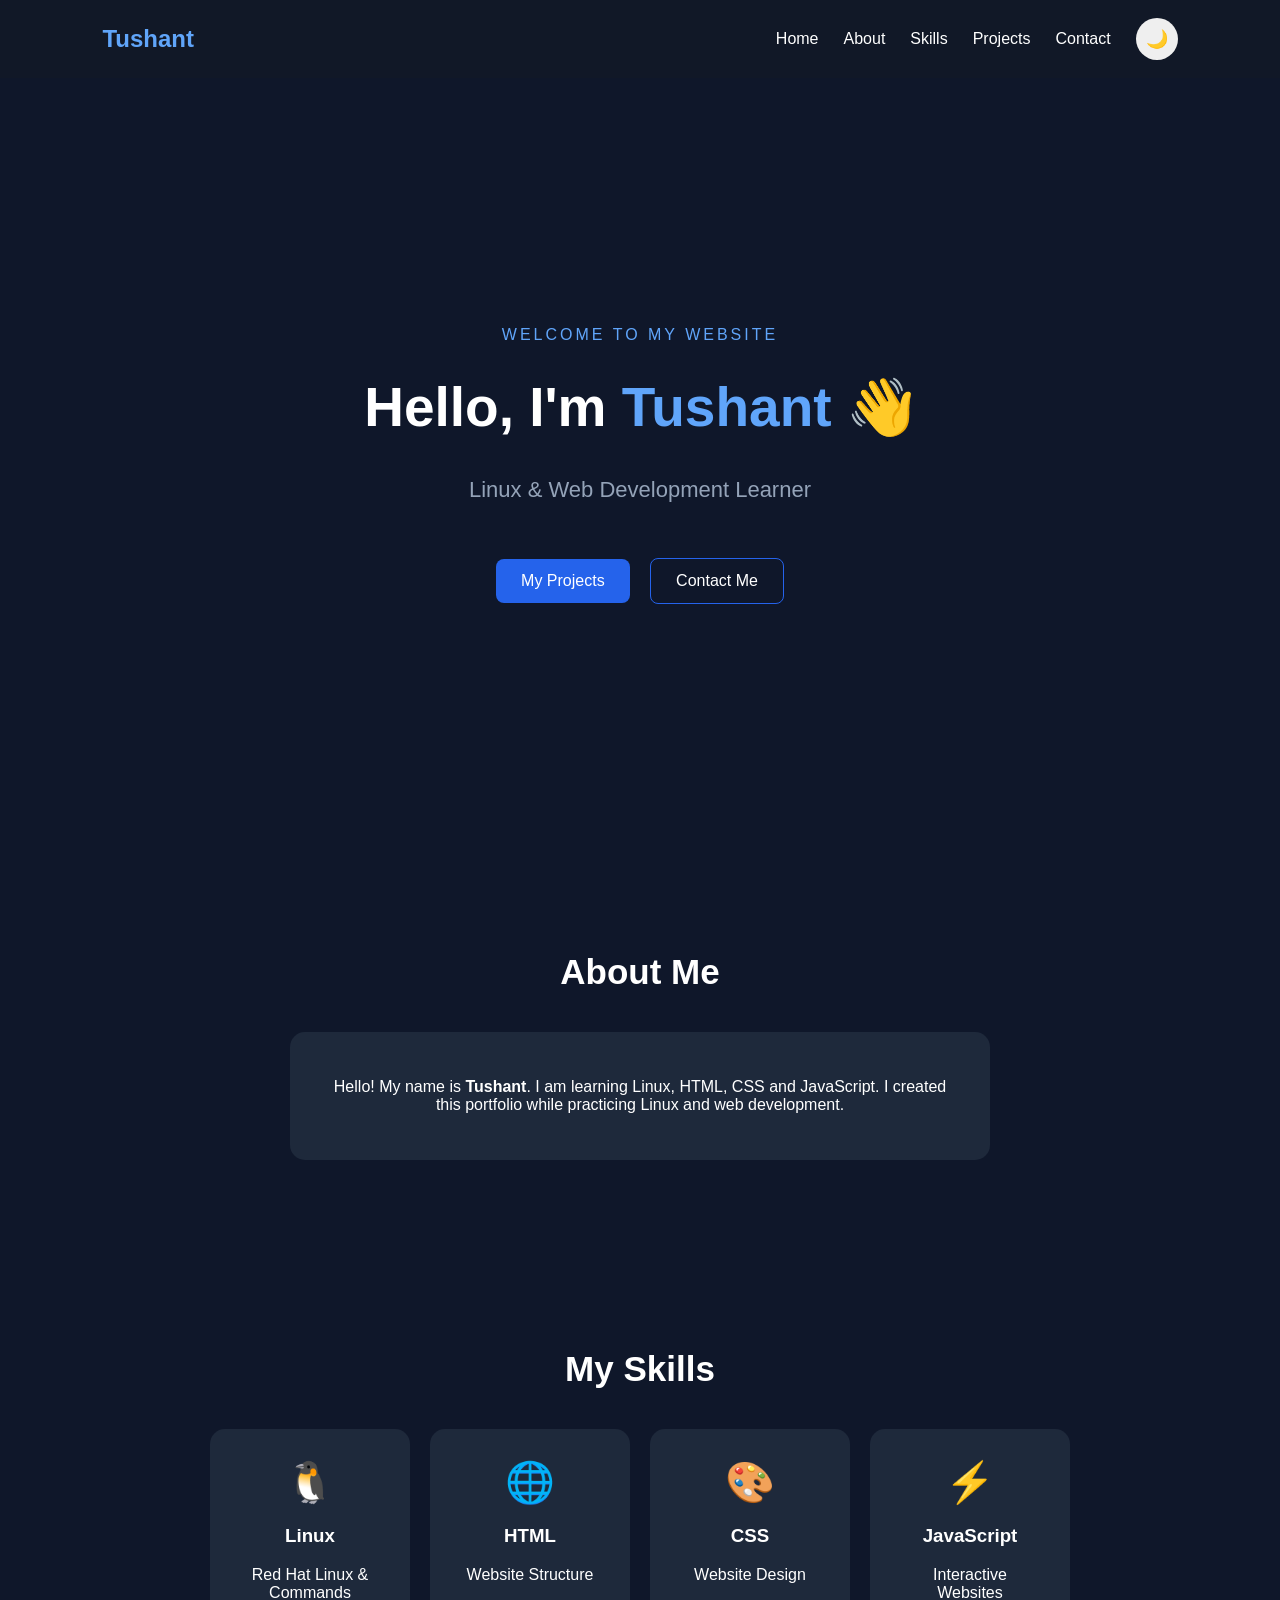
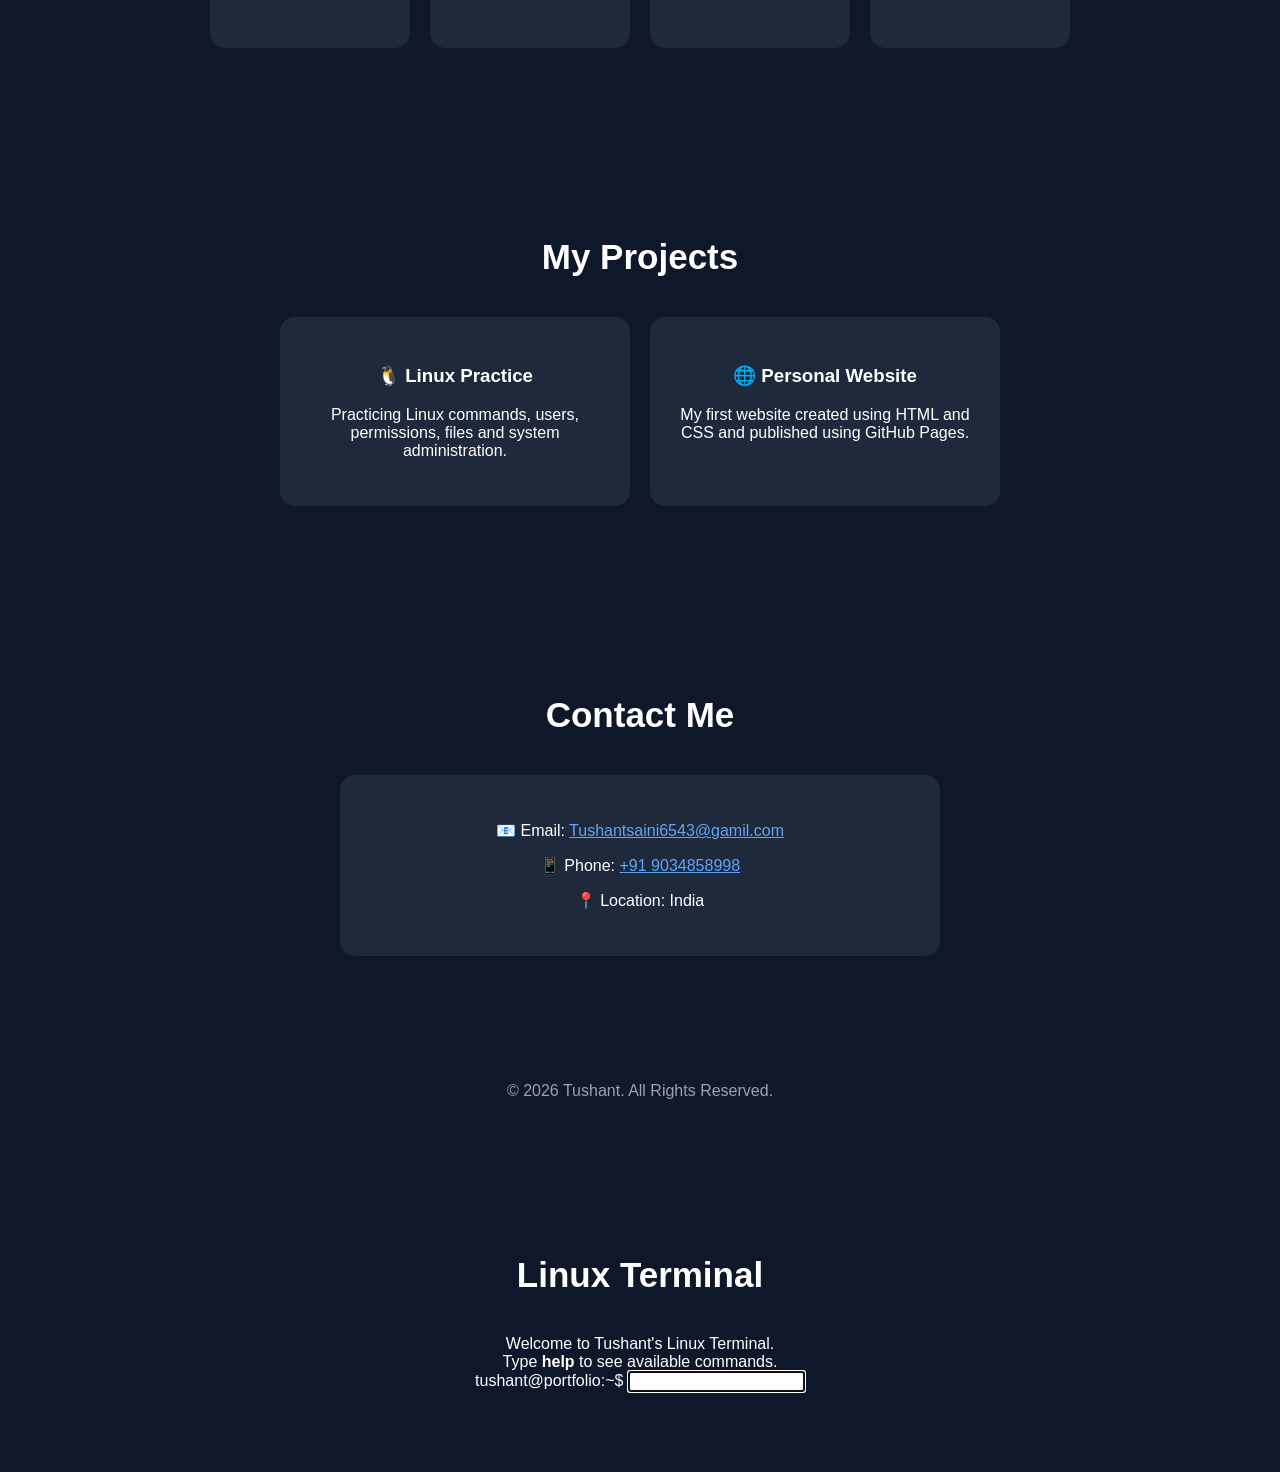
==== index.html @ 094f7a6a "Update index.html" ====
<!DOCTYPE html>
<html lang="en">
<head>
    <meta charset="UTF-8">
    <meta name="viewport" content="width=device-width, initial-scale=1.0">
    <title>Tushant | Portfolio</title>
    <link rel="stylesheet" href="style.css">
</head>

<body>

<nav>
    <h2>Tushant</h2>

    <div class="nav-links">
        <a href="#home">Home</a>
        <a href="#about">About</a>
        <a href="#skills">Skills</a>
        <a href="#projects">Projects</a>
        <a href="#contact">Contact</a>
    </div>

    <button class="theme-btn" onclick="toggleTheme()">🌙</button>
</nav>

<section id="home" class="hero">
    <p class="welcome">WELCOME TO MY WEBSITE</p>

    <h1>Hello, I'm <span>Tushant</span> 👋</h1>

    <p class="subtitle">Linux & Web Development Learner</p>

    <div class="buttons">
        <a href="#projects" class="btn">My Projects</a>
        <a href="#contact" class="btn outline">Contact Me</a>
    </div>
</section>

<section id="about">
    <h2>About Me</h2>
    <div class="card">
        <p>
            Hello! My name is <b>Tushant</b>.
            I am learning Linux, HTML, CSS and JavaScript.
            I created this portfolio while practicing Linux and web development.
        </p>
    </div>
</section>

<section id="skills">
    <h2>My Skills</h2>

    <div class="skills">
        <div class="skill-card">
            <span>🐧</span>
            <h3>Linux</h3>
            <p>Red Hat Linux & Commands</p>
        </div>

        <div class="skill-card">
            <span>🌐</span>
            <h3>HTML</h3>
            <p>Website Structure</p>
        </div>

        <div class="skill-card">
            <span>🎨</span>
            <h3>CSS</h3>
            <p>Website Design</p>
        </div>

        <div class="skill-card">
            <span>⚡</span>
            <h3>JavaScript</h3>
            <p>Interactive Websites</p>
        </div>
    </div>
</section>

<section id="projects">
    <h2>My Projects</h2>

    <div class="projects">
        <div class="project-card">
            <h3>🐧 Linux Practice</h3>
            <p>
                Practicing Linux commands, users, permissions,
                files and system administration.
            </p>
        </div>

        <div class="project-card">
            <h3>🌐 Personal Website</h3>
            <p>
                My first website created using HTML and CSS
                and published using GitHub Pages.
            </p>
        </div>
    </div>
</section>

<section id="contact">
    <h2>Contact Me</h2>

    <div class="contact-card">
        <p>📧 Email:
            <a href="mailto:Tushantsaini6543@gmail.com">
                Tushantsaini6543@gamil.com
            </a>
        </p>

        <p>📱 Phone:
            <a href="tel:+919034858998">
                +91 9034858998
            </a>
        </p>

        <p>📍 Location: India</p>
    </div>
</section>

<footer>
    <p>© 2026 Tushant. All Rights Reserved.</p>
</footer>

<script>
function toggleTheme() {
    document.body.classList.toggle("light");
}
</script>

<section id="terminal-section">

    <h2>Linux Terminal</h2>

    <div class="terminal-window">

        <div id="terminal">
            <div class="output">
                Welcome to Tushant's Linux Terminal.<br>
                Type <b>help</b> to see available commands.
            </div>
        </div>

        <div class="terminal-input">
            <span>tushant@portfolio:~$</span>

            <input
                id="commandInput"
                type="text"
                autocomplete="off"
                autofocus
            >
        </div>

    </div>

</section>

<script src="script.js"></script></body>
</html>
---- style.css ----
* {
    box-sizing: border-box;
    scroll-behavior: smooth;
}

body {
    margin: 0;
    font-family: Arial, sans-serif;
    background: #0f172a;
    color: white;
    transition: 0.3s;
}

nav {
    position: sticky;
    top: 0;
    z-index: 10;
    display: flex;
    align-items: center;
    padding: 18px 8%;
    background: #111827;
}

nav h2 {
    margin: 0;
    color: #60a5fa;
}

.nav-links {
    margin-left: auto;
    display: flex;
    gap: 25px;
}

.nav-links a {
    color: white;
    text-decoration: none;
}

.nav-links a:hover {
    color: #60a5fa;
}

.theme-btn {
    margin-left: 25px;
    border: none;
    border-radius: 50%;
    padding: 10px;
    cursor: pointer;
    font-size: 18px;
}

.hero {
    min-height: 85vh;
    display: flex;
    flex-direction: column;
    justify-content: center;
    align-items: center;
    text-align: center;
    padding: 30px;
}

.welcome {
    color: #60a5fa;
    letter-spacing: 3px;
}

.hero h1 {
    font-size: 55px;
    margin: 15px 0;
}

.hero h1 span {
    color: #60a5fa;
}

.subtitle {
    font-size: 22px;
    color: #94a3b8;
}

.buttons {
    margin-top: 25px;
}

.btn {
    display: inline-block;
    padding: 13px 25px;
    margin: 8px;
    background: #2563eb;
    color: white;
    text-decoration: none;
    border-radius: 8px;
}

.outline {
    background: transparent;
    border: 1px solid #2563eb;
}

section {
    padding: 80px 8%;
    text-align: center;
}

section h2 {
    font-size: 35px;
    margin-bottom: 40px;
}

.card,
.contact-card,
.project-card,
.skill-card {
    background: #1e293b;
    border-radius: 15px;
    padding: 30px;
}

.card {
    max-width: 700px;
    margin: auto;
}

.skills,
.projects {
    display: flex;
    justify-content: center;
    gap: 20px;
    flex-wrap: wrap;
}

.skill-card {
    width: 200px;
}

.skill-card span {
    font-size: 40px;
}

.project-card {
    max-width: 350px;
}

.skill-card:hover,
.project-card:hover {
    transform: translateY(-8px);
    transition: 0.3s;
}

.contact-card {
    max-width: 600px;
    margin: auto;
}

.contact-card a {
    color: #60a5fa;
}

footer {
    padding: 30px;
    text-align: center;
    background: #111827;
    color: #94a3b8;
}

body.light {
    background: #f1f5f9;
    color: #0f172a;
}

body.light nav,
body.light footer {
    background: white;
}

body.light .nav-links a {
    color: #0f172a;
}

body.light .card,
body.light .contact-card,
body.light .project-card,
body.light .skill-card {
    background: white;
}

body.light .subtitle {
    color: #475569;
}

@media (max-width: 700px) {
    nav {
        flex-direction: column;
        gap: 15px;
    }

    .nav-links {
        margin-left: 0;
        flex-wrap: wrap;
        justify-content: center;
    }

    .theme-btn {
        margin-left: 0;
    }

    .hero h1 {
        font-size: 38px;
    }

    .subtitle {
        font-size: 18px;
    }
}
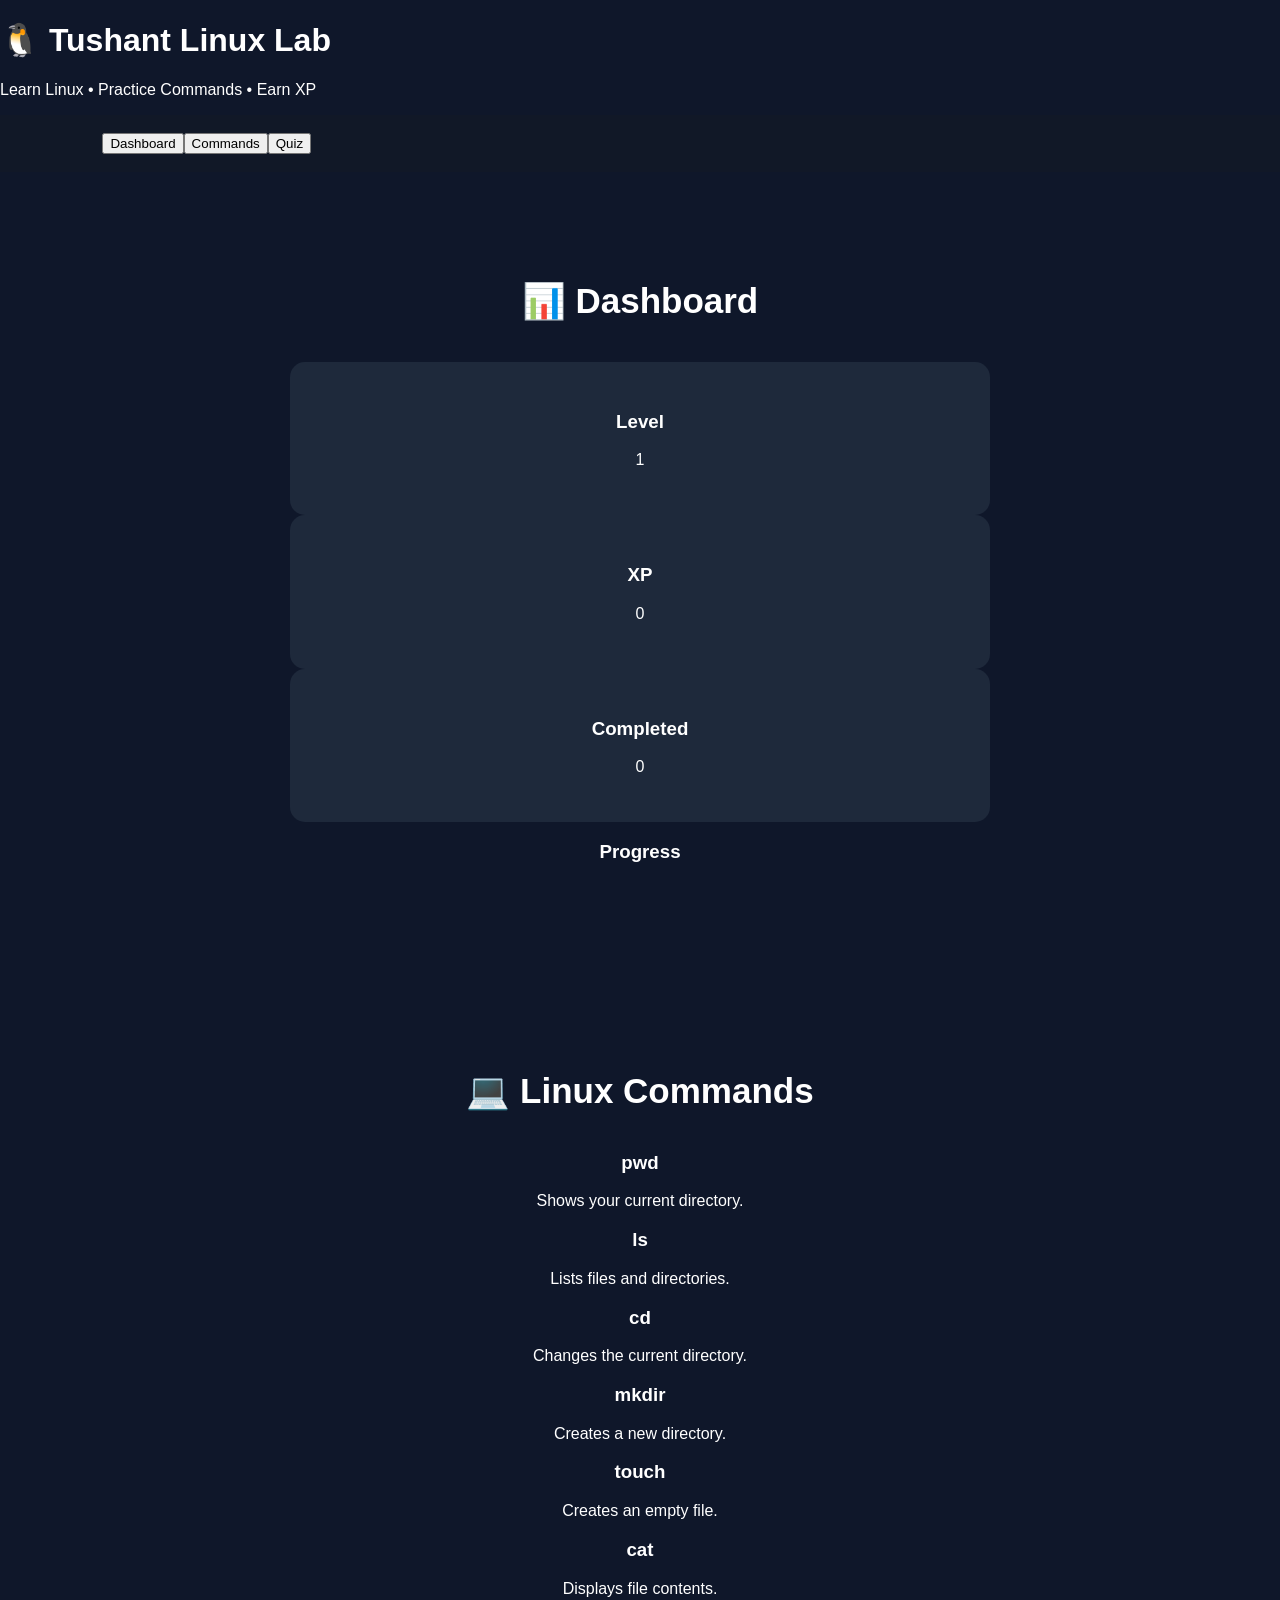
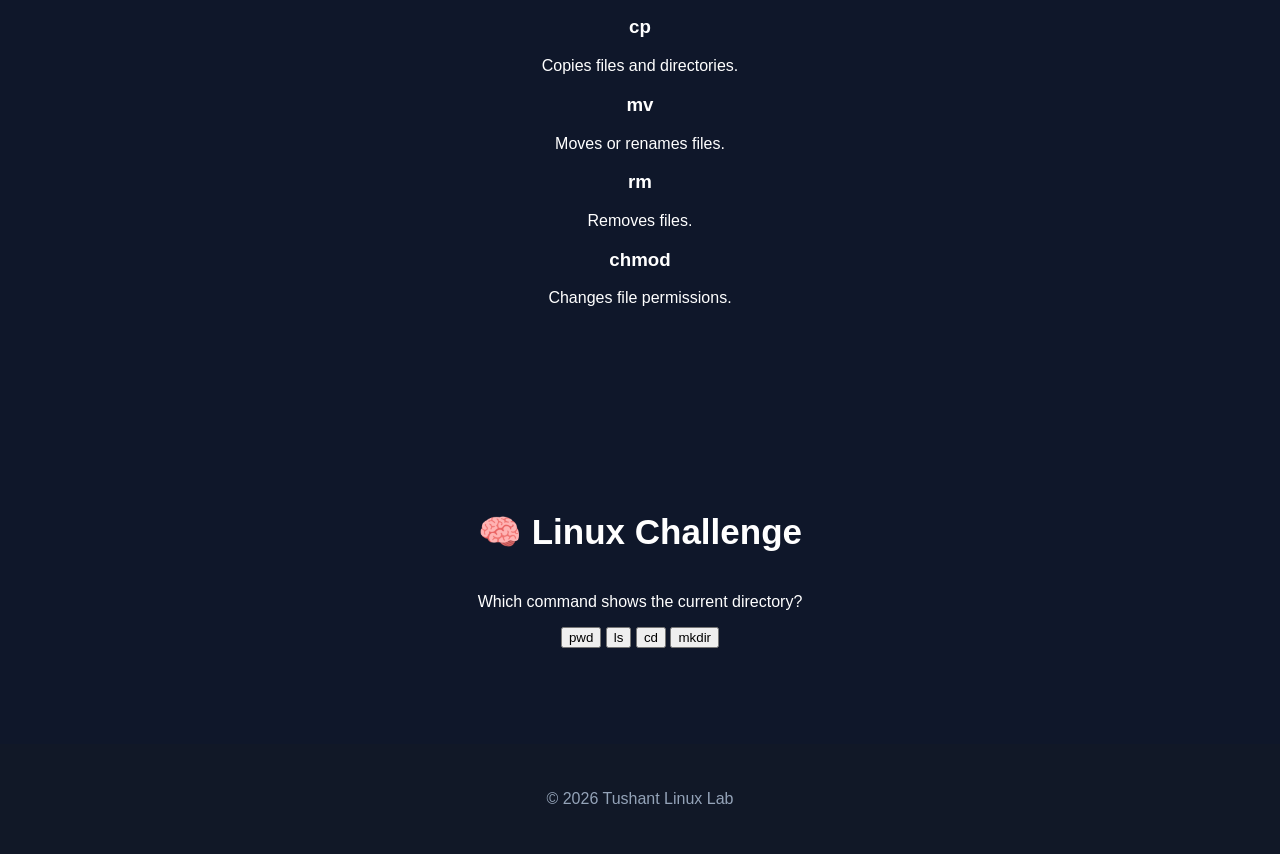
==== commit c5a6fd51: "Update index.html" ====
--- a/index.html
+++ b/index.html
@@ -1,161 +1,280 @@
 <!DOCTYPE html>
 <html lang="en">
+
 <head>
     <meta charset="UTF-8">
-    <meta name="viewport" content="width=device-width, initial-scale=1.0">
-    <title>Tushant | Portfolio</title>
+
+    <meta name="viewport"
+          content="width=device-width, initial-scale=1.0">
+
+    <title>Tushant Linux Lab</title>
+
     <link rel="stylesheet" href="style.css">
 </head>
 
 <body>
 
+<header>
+
+    <h1>🐧 Tushant Linux Lab</h1>
+
+    <p>
+        Learn Linux • Practice Commands • Earn XP
+    </p>
+
+</header>
+
+
 <nav>
-    <h2>Tushant</h2>
-
-    <div class="nav-links">
-        <a href="#home">Home</a>
-        <a href="#about">About</a>
-        <a href="#skills">Skills</a>
-        <a href="#projects">Projects</a>
-        <a href="#contact">Contact</a>
-    </div>
-
-    <button class="theme-btn" onclick="toggleTheme()">🌙</button>
+
+    <button onclick="showSection('dashboard')">
+        Dashboard
+    </button>
+
+    <button onclick="showSection('commands')">
+        Commands
+    </button>
+
+    <button onclick="showSection('quiz')">
+        Quiz
+    </button>
+
 </nav>
 
-<section id="home" class="hero">
-    <p class="welcome">WELCOME TO MY WEBSITE</p>
-
-    <h1>Hello, I'm <span>Tushant</span> 👋</h1>
-
-    <p class="subtitle">Linux & Web Development Learner</p>
-
-    <div class="buttons">
-        <a href="#projects" class="btn">My Projects</a>
-        <a href="#contact" class="btn outline">Contact Me</a>
-    </div>
+
+<main>
+
+<!-- DASHBOARD -->
+
+<section id="dashboard" class="section">
+
+    <h2>📊 Dashboard</h2>
+
+    <div class="stats">
+
+        <div class="card">
+
+            <h3>Level</h3>
+
+            <p id="level">1</p>
+
+        </div>
+
+
+        <div class="card">
+
+            <h3>XP</h3>
+
+            <p id="xp">0</p>
+
+        </div>
+
+
+        <div class="card">
+
+            <h3>Completed</h3>
+
+            <p id="completed">0</p>
+
+        </div>
+
+    </div>
+
+
+    <h3>Progress</h3>
+
+    <div class="progress">
+
+        <div id="progressBar"></div>
+
+    </div>
+
 </section>
 
-<section id="about">
-    <h2>About Me</h2>
-    <div class="card">
-        <p>
-            Hello! My name is <b>Tushant</b>.
-            I am learning Linux, HTML, CSS and JavaScript.
-            I created this portfolio while practicing Linux and web development.
+
+<!-- COMMANDS -->
+
+<section id="commands"
+         class="section hidden">
+
+    <h2>💻 Linux Commands</h2>
+
+
+    <div class="command-list">
+
+
+        <div class="command-card">
+
+            <h3>pwd</h3>
+
+            <p>
+                Shows your current directory.
+            </p>
+
+        </div>
+
+
+        <div class="command-card">
+
+            <h3>ls</h3>
+
+            <p>
+                Lists files and directories.
+            </p>
+
+        </div>
+
+
+        <div class="command-card">
+
+            <h3>cd</h3>
+
+            <p>
+                Changes the current directory.
+            </p>
+
+        </div>
+
+
+        <div class="command-card">
+
+            <h3>mkdir</h3>
+
+            <p>
+                Creates a new directory.
+            </p>
+
+        </div>
+
+
+        <div class="command-card">
+
+            <h3>touch</h3>
+
+            <p>
+                Creates an empty file.
+            </p>
+
+        </div>
+
+
+        <div class="command-card">
+
+            <h3>cat</h3>
+
+            <p>
+                Displays file contents.
+            </p>
+
+        </div>
+
+
+        <div class="command-card">
+
+            <h3>cp</h3>
+
+            <p>
+                Copies files and directories.
+            </p>
+
+        </div>
+
+
+        <div class="command-card">
+
+            <h3>mv</h3>
+
+            <p>
+                Moves or renames files.
+            </p>
+
+        </div>
+
+
+        <div class="command-card">
+
+            <h3>rm</h3>
+
+            <p>
+                Removes files.
+            </p>
+
+        </div>
+
+
+        <div class="command-card">
+
+            <h3>chmod</h3>
+
+            <p>
+                Changes file permissions.
+            </p>
+
+        </div>
+
+    </div>
+
+</section>
+
+
+<!-- QUIZ -->
+
+<section id="quiz"
+         class="section hidden">
+
+    <h2>🧠 Linux Challenge</h2>
+
+
+    <div class="quiz-card">
+
+        <p id="question">
+
+            Which command shows
+            the current directory?
+
         </p>
-    </div>
+
+
+        <button onclick="answer('pwd')">
+            pwd
+        </button>
+
+
+        <button onclick="answer('ls')">
+            ls
+        </button>
+
+
+        <button onclick="answer('cd')">
+            cd
+        </button>
+
+
+        <button onclick="answer('mkdir')">
+            mkdir
+        </button>
+
+
+        <p id="result"></p>
+
+    </div>
+
 </section>
 
-<section id="skills">
-    <h2>My Skills</h2>
-
-    <div class="skills">
-        <div class="skill-card">
-            <span>🐧</span>
-            <h3>Linux</h3>
-            <p>Red Hat Linux & Commands</p>
-        </div>
-
-        <div class="skill-card">
-            <span>🌐</span>
-            <h3>HTML</h3>
-            <p>Website Structure</p>
-        </div>
-
-        <div class="skill-card">
-            <span>🎨</span>
-            <h3>CSS</h3>
-            <p>Website Design</p>
-        </div>
-
-        <div class="skill-card">
-            <span>⚡</span>
-            <h3>JavaScript</h3>
-            <p>Interactive Websites</p>
-        </div>
-    </div>
-</section>
-
-<section id="projects">
-    <h2>My Projects</h2>
-
-    <div class="projects">
-        <div class="project-card">
-            <h3>🐧 Linux Practice</h3>
-            <p>
-                Practicing Linux commands, users, permissions,
-                files and system administration.
-            </p>
-        </div>
-
-        <div class="project-card">
-            <h3>🌐 Personal Website</h3>
-            <p>
-                My first website created using HTML and CSS
-                and published using GitHub Pages.
-            </p>
-        </div>
-    </div>
-</section>
-
-<section id="contact">
-    <h2>Contact Me</h2>
-
-    <div class="contact-card">
-        <p>📧 Email:
-            <a href="mailto:Tushantsaini6543@gmail.com">
-                Tushantsaini6543@gamil.com
-            </a>
-        </p>
-
-        <p>📱 Phone:
-            <a href="tel:+919034858998">
-                +91 9034858998
-            </a>
-        </p>
-
-        <p>📍 Location: India</p>
-    </div>
-</section>
+</main>
+
 
 <footer>
-    <p>© 2026 Tushant. All Rights Reserved.</p>
+
+    <p>
+        © 2026 Tushant Linux Lab
+    </p>
+
 </footer>
 
-<script>
-function toggleTheme() {
-    document.body.classList.toggle("light");
-}
-</script>
-
-<section id="terminal-section">
-
-    <h2>Linux Terminal</h2>
-
-    <div class="terminal-window">
-
-        <div id="terminal">
-            <div class="output">
-                Welcome to Tushant's Linux Terminal.<br>
-                Type <b>help</b> to see available commands.
-            </div>
-        </div>
-
-        <div class="terminal-input">
-            <span>tushant@portfolio:~$</span>
-
-            <input
-                id="commandInput"
-                type="text"
-                autocomplete="off"
-                autofocus
-            >
-        </div>
-
-    </div>
-
-</section>
-
-<script src="script.js"></script></body>
+
+<script src="script.js"></script>
+
+</body>
+
 </html>
--- a/style.css
+++ b/style.css
@@ -208,7 +208,52 @@
     .hero h1 {
         font-size: 38px;
     }
-
+#terminal-section {
+    text-align: center;
+}
+
+.terminal-window {
+    max-width: 800px;
+    height: 400px;
+    margin: auto;
+    background: #020617;
+    border-radius: 12px;
+    padding: 25px;
+    text-align: left;
+    font-family: monospace;
+    box-shadow: 0 20px 50px rgba(0,0,0,0.4);
+}
+
+#terminal {
+    height: 330px;
+    overflow-y: auto;
+}
+
+.output {
+    color: #22c55e;
+    margin-bottom: 12px;
+}
+
+.command {
+    color: #60a5fa;
+    margin-bottom: 5px;
+}
+
+.terminal-input {
+    display: flex;
+    gap: 10px;
+    color: #22c55e;
+}
+
+.terminal-input input {
+    flex: 1;
+    background: transparent;
+    border: none;
+    outline: none;
+    color: white;
+    font-family: monospace;
+    font-size: 16px;
+}
     .subtitle {
         font-size: 18px;
     }
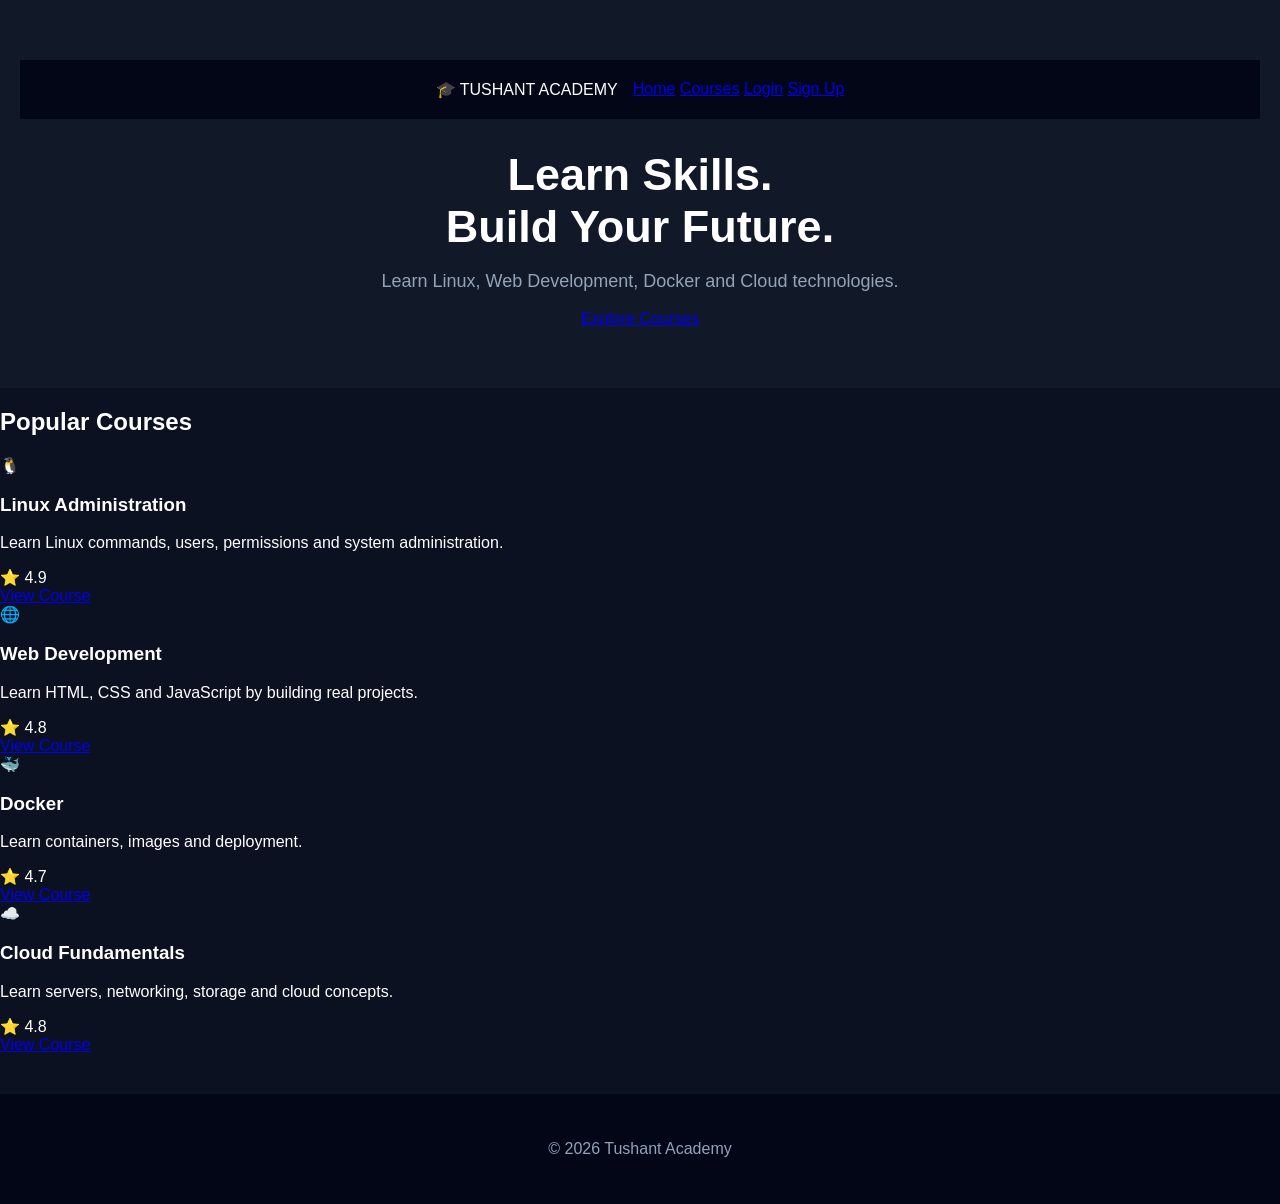
==== commit c3a1b2ec: "Update index.html" ====
--- a/index.html
+++ b/index.html
@@ -7,208 +7,171 @@
     <meta name="viewport"
           content="width=device-width, initial-scale=1.0">
 
-    <title>Tushant Linux Lab</title>
+    <title>Tushant Academy</title>
 
     <link rel="stylesheet" href="style.css">
 </head>
 
 <body>
 
-<header>
+<header class="hero">
 
-    <h1>🐧 Tushant Linux Lab</h1>
+    <nav>
 
-    <p>
-        Learn Linux • Practice Commands • Earn XP
-    </p>
+        <div class="logo">
+            🎓 TUSHANT ACADEMY
+        </div>
+
+        <div class="nav-links">
+
+            <a href="index.html">Home</a>
+
+            <a href="courses.html">Courses</a>
+
+            <a href="login.html">Login</a>
+
+            <a href="signup.html">Sign Up</a>
+
+        </div>
+
+    </nav>
+
+
+    <div class="hero-content">
+
+        <h1>
+            Learn Skills.<br>
+            Build Your Future.
+        </h1>
+
+        <p>
+            Learn Linux, Web Development,
+            Docker and Cloud technologies.
+        </p>
+
+        <a href="courses.html"
+           class="hero-button">
+            Explore Courses
+        </a>
+
+    </div>
 
 </header>
 
 
-<nav>
+<section class="popular">
 
-    <button onclick="showSection('dashboard')">
-        Dashboard
-    </button>
+    <h2>Popular Courses</h2>
 
-    <button onclick="showSection('commands')">
-        Commands
-    </button>
-
-    <button onclick="showSection('quiz')">
-        Quiz
-    </button>
-
-</nav>
+    <div class="course-grid">
 
 
-<main>
+        <div class="course-card">
 
-<!-- DASHBOARD -->
+            <div class="course-icon">
+                🐧
+            </div>
 
-<section id="dashboard" class="section">
+            <h3>
+                Linux Administration
+            </h3>
 
-    <h2>📊 Dashboard</h2>
+            <p>
+                Learn Linux commands,
+                users, permissions and
+                system administration.
+            </p>
 
-    <div class="stats">
+            <div class="rating">
+                ⭐ 4.9
+            </div>
 
-        <div class="card">
-
-            <h3>Level</h3>
-
-            <p id="level">1</p>
+            <a href="course.html"
+               class="course-button">
+                View Course
+            </a>
 
         </div>
 
 
-        <div class="card">
+        <div class="course-card">
 
-            <h3>XP</h3>
+            <div class="course-icon">
+                🌐
+            </div>
 
-            <p id="xp">0</p>
+            <h3>
+                Web Development
+            </h3>
+
+            <p>
+                Learn HTML, CSS and
+                JavaScript by building
+                real projects.
+            </p>
+
+            <div class="rating">
+                ⭐ 4.8
+            </div>
+
+            <a href="course.html"
+               class="course-button">
+                View Course
+            </a>
 
         </div>
 
 
-        <div class="card">
+        <div class="course-card">
 
-            <h3>Completed</h3>
+            <div class="course-icon">
+                🐳
+            </div>
 
-            <p id="completed">0</p>
-
-        </div>
-
-    </div>
-
-
-    <h3>Progress</h3>
-
-    <div class="progress">
-
-        <div id="progressBar"></div>
-
-    </div>
-
-</section>
-
-
-<!-- COMMANDS -->
-
-<section id="commands"
-         class="section hidden">
-
-    <h2>💻 Linux Commands</h2>
-
-
-    <div class="command-list">
-
-
-        <div class="command-card">
-
-            <h3>pwd</h3>
+            <h3>
+                Docker
+            </h3>
 
             <p>
-                Shows your current directory.
+                Learn containers,
+                images and deployment.
             </p>
+
+            <div class="rating">
+                ⭐ 4.7
+            </div>
+
+            <a href="course.html"
+               class="course-button">
+                View Course
+            </a>
 
         </div>
 
 
-        <div class="command-card">
+        <div class="course-card">
 
-            <h3>ls</h3>
+            <div class="course-icon">
+                ☁️
+            </div>
+
+            <h3>
+                Cloud Fundamentals
+            </h3>
 
             <p>
-                Lists files and directories.
+                Learn servers, networking,
+                storage and cloud concepts.
             </p>
 
-        </div>
+            <div class="rating">
+                ⭐ 4.8
+            </div>
 
-
-        <div class="command-card">
-
-            <h3>cd</h3>
-
-            <p>
-                Changes the current directory.
-            </p>
-
-        </div>
-
-
-        <div class="command-card">
-
-            <h3>mkdir</h3>
-
-            <p>
-                Creates a new directory.
-            </p>
-
-        </div>
-
-
-        <div class="command-card">
-
-            <h3>touch</h3>
-
-            <p>
-                Creates an empty file.
-            </p>
-
-        </div>
-
-
-        <div class="command-card">
-
-            <h3>cat</h3>
-
-            <p>
-                Displays file contents.
-            </p>
-
-        </div>
-
-
-        <div class="command-card">
-
-            <h3>cp</h3>
-
-            <p>
-                Copies files and directories.
-            </p>
-
-        </div>
-
-
-        <div class="command-card">
-
-            <h3>mv</h3>
-
-            <p>
-                Moves or renames files.
-            </p>
-
-        </div>
-
-
-        <div class="command-card">
-
-            <h3>rm</h3>
-
-            <p>
-                Removes files.
-            </p>
-
-        </div>
-
-
-        <div class="command-card">
-
-            <h3>chmod</h3>
-
-            <p>
-                Changes file permissions.
-            </p>
+            <a href="course.html"
+               class="course-button">
+                View Course
+            </a>
 
         </div>
 
@@ -217,64 +180,13 @@
 </section>
 
 
-<!-- QUIZ -->
-
-<section id="quiz"
-         class="section hidden">
-
-    <h2>🧠 Linux Challenge</h2>
-
-
-    <div class="quiz-card">
-
-        <p id="question">
-
-            Which command shows
-            the current directory?
-
-        </p>
-
-
-        <button onclick="answer('pwd')">
-            pwd
-        </button>
-
-
-        <button onclick="answer('ls')">
-            ls
-        </button>
-
-
-        <button onclick="answer('cd')">
-            cd
-        </button>
-
-
-        <button onclick="answer('mkdir')">
-            mkdir
-        </button>
-
-
-        <p id="result"></p>
-
-    </div>
-
-</section>
-
-</main>
-
-
 <footer>
 
     <p>
-        © 2026 Tushant Linux Lab
+        © 2026 Tushant Academy
     </p>
 
 </footer>
 
-
-<script src="script.js"></script>
-
 </body>
-
 </html>
--- a/style.css
+++ b/style.css
@@ -1,260 +1,201 @@
 * {
     box-sizing: border-box;
-    scroll-behavior: smooth;
 }
 
 body {
     margin: 0;
     font-family: Arial, sans-serif;
-    background: #0f172a;
+    background: #0b1120;
     color: white;
-    transition: 0.3s;
+}
+
+header {
+    text-align: center;
+    padding: 60px 20px;
+    background: #111827;
+}
+
+header h1 {
+    font-size: 45px;
+    margin-bottom: 10px;
+}
+
+header p {
+    color: #94a3b8;
+    font-size: 18px;
 }
 
 nav {
-    position: sticky;
-    top: 0;
-    z-index: 10;
     display: flex;
-    align-items: center;
-    padding: 18px 8%;
-    background: #111827;
-}
-
-nav h2 {
-    margin: 0;
-    color: #60a5fa;
-}
-
-.nav-links {
-    margin-left: auto;
-    display: flex;
-    gap: 25px;
-}
-
-.nav-links a {
-    color: white;
-    text-decoration: none;
-}
-
-.nav-links a:hover {
-    color: #60a5fa;
-}
-
-.theme-btn {
-    margin-left: 25px;
+    justify-content: center;
+    gap: 15px;
+    padding: 20px;
+    background: #020617;
+}
+
+nav button {
+    padding: 12px 25px;
     border: none;
-    border-radius: 50%;
-    padding: 10px;
-    cursor: pointer;
-    font-size: 18px;
-}
-
-.hero {
-    min-height: 85vh;
-    display: flex;
-    flex-direction: column;
-    justify-content: center;
-    align-items: center;
-    text-align: center;
-    padding: 30px;
-}
-
-.welcome {
-    color: #60a5fa;
-    letter-spacing: 3px;
-}
-
-.hero h1 {
-    font-size: 55px;
-    margin: 15px 0;
-}
-
-.hero h1 span {
-    color: #60a5fa;
-}
-
-.subtitle {
-    font-size: 22px;
-    color: #94a3b8;
-}
-
-.buttons {
-    margin-top: 25px;
-}
-
-.btn {
-    display: inline-block;
-    padding: 13px 25px;
-    margin: 8px;
+    border-radius: 8px;
     background: #2563eb;
     color: white;
-    text-decoration: none;
-    border-radius: 8px;
-}
-
-.outline {
-    background: transparent;
-    border: 1px solid #2563eb;
-}
-
-section {
-    padding: 80px 8%;
+    cursor: pointer;
+    font-size: 16px;
+}
+
+nav button:hover {
+    background: #1d4ed8;
+    transform: translateY(-2px);
+}
+
+.section {
+    max-width: 1000px;
+    margin: auto;
+    padding: 60px 20px;
     text-align: center;
 }
 
-section h2 {
-    font-size: 35px;
-    margin-bottom: 40px;
-}
-
-.card,
-.contact-card,
-.project-card,
-.skill-card {
-    background: #1e293b;
-    border-radius: 15px;
-    padding: 30px;
-}
-
-.card {
-    max-width: 700px;
-    margin: auto;
-}
-
-.skills,
-.projects {
+.hidden {
+    display: none;
+}
+
+.stats {
     display: flex;
     justify-content: center;
     gap: 20px;
     flex-wrap: wrap;
 }
 
-.skill-card {
-    width: 200px;
-}
-
-.skill-card span {
-    font-size: 40px;
-}
-
-.project-card {
-    max-width: 350px;
-}
-
-.skill-card:hover,
-.project-card:hover {
-    transform: translateY(-8px);
+.card {
+    width: 220px;
+    padding: 30px;
+    background: #1e293b;
+    border-radius: 15px;
+    box-shadow: 0 10px 25px rgba(0, 0, 0, 0.25);
+}
+
+.card h3 {
+    color: #cbd5e1;
+}
+
+.card p {
+    font-size: 35px;
+    color: #60a5fa;
+    margin: 10px;
+}
+
+.progress {
+    max-width: 600px;
+    height: 25px;
+    margin: 20px auto;
+    background: #1e293b;
+    border-radius: 20px;
+    overflow: hidden;
+}
+
+#progressBar {
+    width: 0%;
+    height: 100%;
+    background: #22c55e;
+    transition: 0.5s;
+}
+
+.command-list {
+    display: grid;
+    grid-template-columns: repeat(
+        auto-fit,
+        minmax(220px, 1fr)
+    );
+    gap: 20px;
+}
+
+.command-card {
+    padding: 25px;
+    background: #1e293b;
+    border-radius: 12px;
     transition: 0.3s;
 }
 
-.contact-card {
-    max-width: 600px;
+.command-card:hover {
+    transform: translateY(-6px);
+    background: #263449;
+}
+
+.command-card h3 {
+    color: #60a5fa;
+    font-family: monospace;
+    font-size: 25px;
+}
+
+.command-card p {
+    color: #cbd5e1;
+    line-height: 1.5;
+}
+
+.quiz-card {
+    max-width: 650px;
     margin: auto;
-}
-
-.contact-card a {
-    color: #60a5fa;
+    padding: 40px;
+    background: #1e293b;
+    border-radius: 15px;
+    box-shadow: 0 15px 35px rgba(0, 0, 0, 0.3);
+}
+
+.quiz-card p:first-child {
+    font-size: 20px;
+}
+
+.quiz-card button {
+    margin: 8px;
+    padding: 12px 25px;
+    border: none;
+    border-radius: 8px;
+    background: #2563eb;
+    color: white;
+    cursor: pointer;
+    font-size: 16px;
+}
+
+.quiz-card button:hover {
+    background: #1d4ed8;
+    transform: scale(1.05);
+}
+
+#result {
+    margin-top: 25px;
+    font-size: 20px;
+    min-height: 25px;
 }
 
 footer {
+    text-align: center;
     padding: 30px;
-    text-align: center;
-    background: #111827;
+    background: #020617;
     color: #94a3b8;
-}
-
-body.light {
-    background: #f1f5f9;
-    color: #0f172a;
-}
-
-body.light nav,
-body.light footer {
-    background: white;
-}
-
-body.light .nav-links a {
-    color: #0f172a;
-}
-
-body.light .card,
-body.light .contact-card,
-body.light .project-card,
-body.light .skill-card {
-    background: white;
-}
-
-body.light .subtitle {
-    color: #475569;
-}
-
-@media (max-width: 700px) {
+    margin-top: 40px;
+}
+
+@media (max-width: 600px) {
+
+    header h1 {
+        font-size: 32px;
+    }
+
     nav {
-        flex-direction: column;
-        gap: 15px;
-    }
-
-    .nav-links {
-        margin-left: 0;
         flex-wrap: wrap;
-        justify-content: center;
-    }
-
-    .theme-btn {
-        margin-left: 0;
-    }
-
-    .hero h1 {
-        font-size: 38px;
-    }
-#terminal-section {
-    text-align: center;
-}
-
-.terminal-window {
-    max-width: 800px;
-    height: 400px;
-    margin: auto;
-    background: #020617;
-    border-radius: 12px;
-    padding: 25px;
-    text-align: left;
-    font-family: monospace;
-    box-shadow: 0 20px 50px rgba(0,0,0,0.4);
-}
-
-#terminal {
-    height: 330px;
-    overflow-y: auto;
-}
-
-.output {
-    color: #22c55e;
-    margin-bottom: 12px;
-}
-
-.command {
-    color: #60a5fa;
-    margin-bottom: 5px;
-}
-
-.terminal-input {
-    display: flex;
-    gap: 10px;
-    color: #22c55e;
-}
-
-.terminal-input input {
-    flex: 1;
-    background: transparent;
-    border: none;
-    outline: none;
-    color: white;
-    font-family: monospace;
-    font-size: 16px;
-}
-    .subtitle {
-        font-size: 18px;
-    }
-}
+    }
+
+    nav button {
+        padding: 10px 18px;
+    }
+
+    .section {
+        padding: 40px 15px;
+    }
+
+    .card {
+        width: 100%;
+        max-width: 300px;
+    }
+
+}
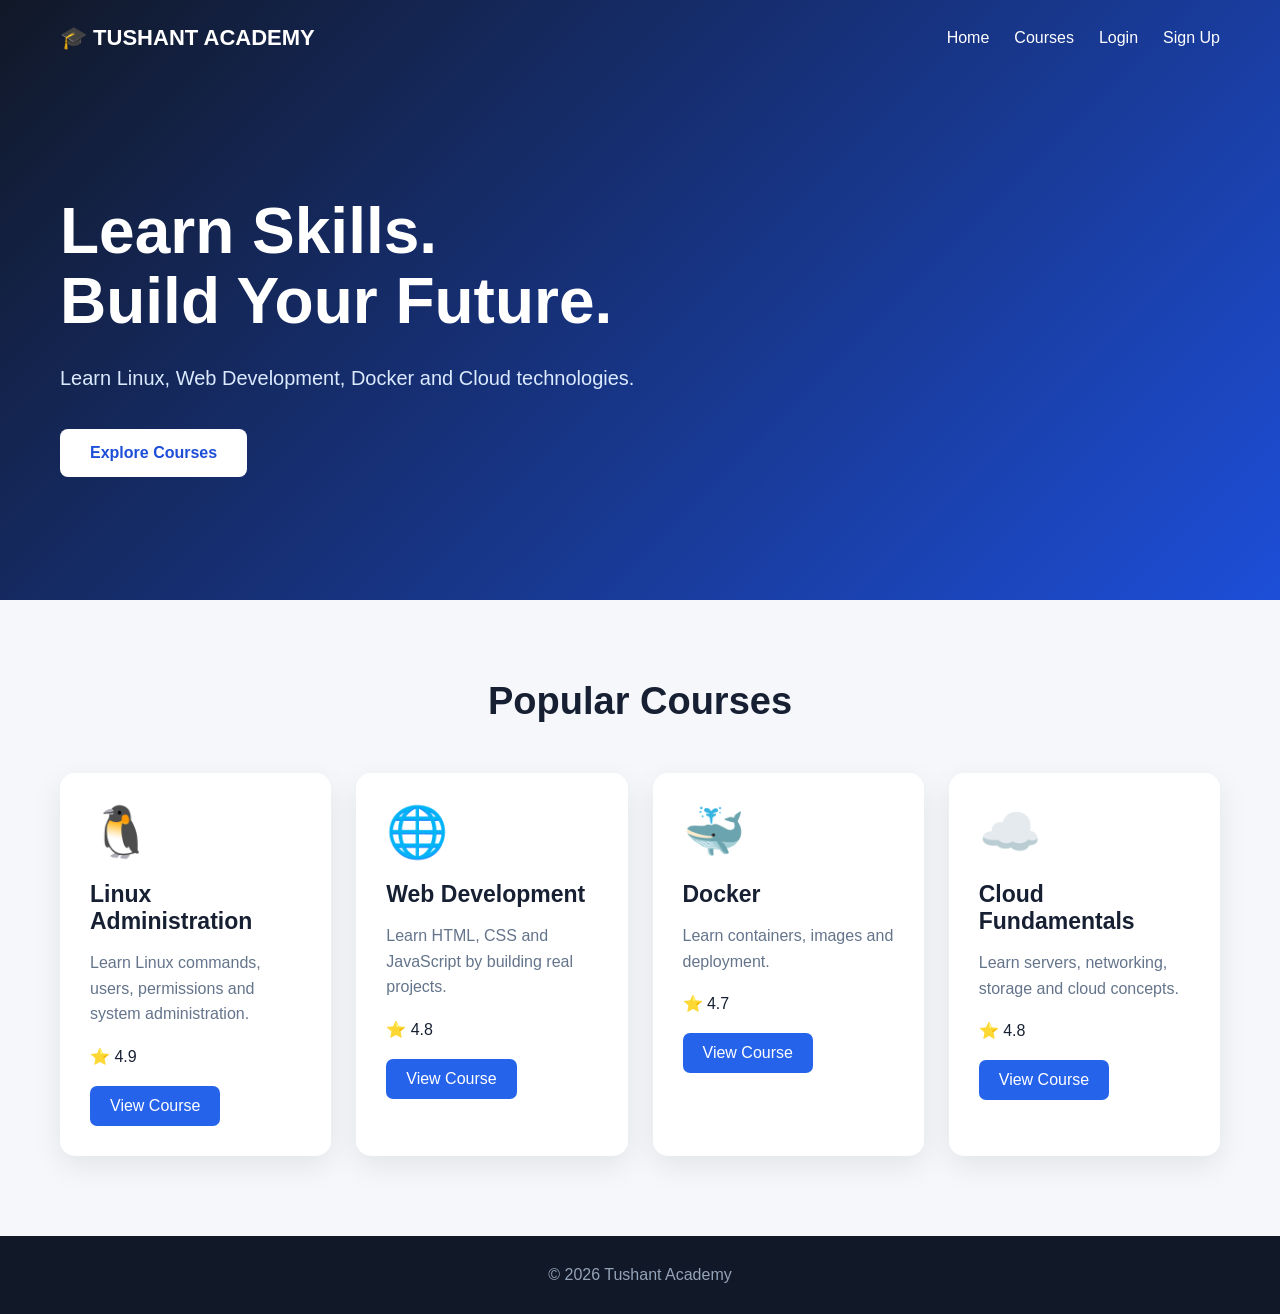
==== commit fccc0ff0: "Update index.html" ====
--- a/index.html
+++ b/index.html
@@ -3,9 +3,7 @@
 
 <head>
     <meta charset="UTF-8">
-
-    <meta name="viewport"
-          content="width=device-width, initial-scale=1.0">
+    <meta name="viewport" content="width=device-width, initial-scale=1.0">
 
     <title>Tushant Academy</title>
 
@@ -23,19 +21,13 @@
         </div>
 
         <div class="nav-links">
-
             <a href="index.html">Home</a>
-
             <a href="courses.html">Courses</a>
-
-            <a href="login.html">Login</a>
-
-            <a href="signup.html">Sign Up</a>
-
+            <a href="courses.html">Login</a>
+            <a href="courses.html">Sign Up</a>
         </div>
 
     </nav>
-
 
     <div class="hero-content">
 
@@ -49,8 +41,7 @@
             Docker and Cloud technologies.
         </p>
 
-        <a href="courses.html"
-           class="hero-button">
+        <a href="courses.html" class="hero-button">
             Explore Courses
         </a>
 
@@ -65,16 +56,11 @@
 
     <div class="course-grid">
 
-
         <div class="course-card">
 
-            <div class="course-icon">
-                🐧
-            </div>
+            <div class="course-icon">🐧</div>
 
-            <h3>
-                Linux Administration
-            </h3>
+            <h3>Linux Administration</h3>
 
             <p>
                 Learn Linux commands,
@@ -82,12 +68,9 @@
                 system administration.
             </p>
 
-            <div class="rating">
-                ⭐ 4.9
-            </div>
+            <div class="rating">⭐ 4.9</div>
 
-            <a href="course.html"
-               class="course-button">
+            <a href="courses.html" class="course-button">
                 View Course
             </a>
 
@@ -96,13 +79,9 @@
 
         <div class="course-card">
 
-            <div class="course-icon">
-                🌐
-            </div>
+            <div class="course-icon">🌐</div>
 
-            <h3>
-                Web Development
-            </h3>
+            <h3>Web Development</h3>
 
             <p>
                 Learn HTML, CSS and
@@ -110,12 +89,9 @@
                 real projects.
             </p>
 
-            <div class="rating">
-                ⭐ 4.8
-            </div>
+            <div class="rating">⭐ 4.8</div>
 
-            <a href="course.html"
-               class="course-button">
+            <a href="courses.html" class="course-button">
                 View Course
             </a>
 
@@ -124,25 +100,18 @@
 
         <div class="course-card">
 
-            <div class="course-icon">
-                🐳
-            </div>
+            <div class="course-icon">🐳</div>
 
-            <h3>
-                Docker
-            </h3>
+            <h3>Docker</h3>
 
             <p>
                 Learn containers,
                 images and deployment.
             </p>
 
-            <div class="rating">
-                ⭐ 4.7
-            </div>
+            <div class="rating">⭐ 4.7</div>
 
-            <a href="course.html"
-               class="course-button">
+            <a href="courses.html" class="course-button">
                 View Course
             </a>
 
@@ -151,25 +120,18 @@
 
         <div class="course-card">
 
-            <div class="course-icon">
-                ☁️
-            </div>
+            <div class="course-icon">☁️</div>
 
-            <h3>
-                Cloud Fundamentals
-            </h3>
+            <h3>Cloud Fundamentals</h3>
 
             <p>
                 Learn servers, networking,
                 storage and cloud concepts.
             </p>
 
-            <div class="rating">
-                ⭐ 4.8
-            </div>
+            <div class="rating">⭐ 4.8</div>
 
-            <a href="course.html"
-               class="course-button">
+            <a href="courses.html" class="course-button">
                 View Course
             </a>
 
@@ -182,11 +144,10 @@
 
 <footer>
 
-    <p>
-        © 2026 Tushant Academy
-    </p>
+    <p>© 2026 Tushant Academy</p>
 
 </footer>
 
 </body>
+
 </html>
--- a/style.css
+++ b/style.css
@@ -1,201 +1,178 @@
 * {
     box-sizing: border-box;
+    margin: 0;
+    padding: 0;
 }
 
 body {
-    margin: 0;
     font-family: Arial, sans-serif;
-    background: #0b1120;
+    background: #f5f7fb;
+    color: #172033;
+}
+
+.hero {
+    min-height: 600px;
+    background: linear-gradient(135deg, #111827, #1d4ed8);
     color: white;
 }
 
-header {
-    text-align: center;
-    padding: 60px 20px;
-    background: #111827;
+nav {
+    max-width: 1200px;
+    margin: auto;
+    padding: 25px 20px;
+
+    display: flex;
+    justify-content: space-between;
+    align-items: center;
 }
 
-header h1 {
-    font-size: 45px;
-    margin-bottom: 10px;
+.logo {
+    font-size: 22px;
+    font-weight: bold;
 }
 
-header p {
-    color: #94a3b8;
-    font-size: 18px;
+.nav-links {
+    display: flex;
+    gap: 25px;
 }
 
-nav {
-    display: flex;
-    justify-content: center;
-    gap: 15px;
-    padding: 20px;
-    background: #020617;
+.nav-links a {
+    color: white;
+    text-decoration: none;
+    font-weight: 500;
 }
 
-nav button {
-    padding: 12px 25px;
-    border: none;
-    border-radius: 8px;
-    background: #2563eb;
-    color: white;
-    cursor: pointer;
-    font-size: 16px;
+.nav-links a:hover {
+    color: #93c5fd;
 }
 
-nav button:hover {
-    background: #1d4ed8;
-    transform: translateY(-2px);
+.hero-content {
+    max-width: 1200px;
+    margin: auto;
+    padding: 120px 20px;
 }
 
-.section {
-    max-width: 1000px;
-    margin: auto;
-    padding: 60px 20px;
-    text-align: center;
+.hero-content h1 {
+    font-size: 64px;
+    line-height: 1.1;
+    margin-bottom: 25px;
 }
 
-.hidden {
-    display: none;
+.hero-content p {
+    max-width: 600px;
+    font-size: 20px;
+    color: #dbeafe;
+    line-height: 1.6;
+    margin-bottom: 35px;
 }
 
-.stats {
-    display: flex;
-    justify-content: center;
-    gap: 20px;
-    flex-wrap: wrap;
+.hero-button {
+    display: inline-block;
+    padding: 15px 30px;
+    background: white;
+    color: #1d4ed8;
+    text-decoration: none;
+    border-radius: 8px;
+    font-weight: bold;
 }
 
-.card {
-    width: 220px;
-    padding: 30px;
-    background: #1e293b;
-    border-radius: 15px;
-    box-shadow: 0 10px 25px rgba(0, 0, 0, 0.25);
+.hero-button:hover {
+    transform: translateY(-3px);
 }
 
-.card h3 {
-    color: #cbd5e1;
+.popular {
+    max-width: 1200px;
+    margin: auto;
+    padding: 80px 20px;
 }
 
-.card p {
-    font-size: 35px;
-    color: #60a5fa;
-    margin: 10px;
+.popular h2 {
+    text-align: center;
+    font-size: 38px;
+    margin-bottom: 50px;
 }
 
-.progress {
-    max-width: 600px;
-    height: 25px;
-    margin: 20px auto;
-    background: #1e293b;
-    border-radius: 20px;
-    overflow: hidden;
+.course-grid {
+    display: grid;
+    grid-template-columns:
+        repeat(auto-fit, minmax(250px, 1fr));
+
+    gap: 25px;
 }
 
-#progressBar {
-    width: 0%;
-    height: 100%;
-    background: #22c55e;
-    transition: 0.5s;
-}
+.course-card {
+    background: white;
+    padding: 30px;
+    border-radius: 15px;
 
-.command-list {
-    display: grid;
-    grid-template-columns: repeat(
-        auto-fit,
-        minmax(220px, 1fr)
-    );
-    gap: 20px;
-}
+    box-shadow:
+        0 10px 30px rgba(0,0,0,0.08);
 
-.command-card {
-    padding: 25px;
-    background: #1e293b;
-    border-radius: 12px;
     transition: 0.3s;
 }
 
-.command-card:hover {
-    transform: translateY(-6px);
-    background: #263449;
+.course-card:hover {
+    transform: translateY(-8px);
 }
 
-.command-card h3 {
-    color: #60a5fa;
-    font-family: monospace;
-    font-size: 25px;
+.course-icon {
+    font-size: 50px;
+    margin-bottom: 20px;
 }
 
-.command-card p {
-    color: #cbd5e1;
-    line-height: 1.5;
+.course-card h3 {
+    font-size: 23px;
+    margin-bottom: 15px;
 }
 
-.quiz-card {
-    max-width: 650px;
-    margin: auto;
-    padding: 40px;
-    background: #1e293b;
-    border-radius: 15px;
-    box-shadow: 0 15px 35px rgba(0, 0, 0, 0.3);
+.course-card p {
+    color: #64748b;
+    line-height: 1.6;
+    margin-bottom: 20px;
 }
 
-.quiz-card p:first-child {
-    font-size: 20px;
+.rating {
+    margin-bottom: 20px;
 }
 
-.quiz-card button {
-    margin: 8px;
-    padding: 12px 25px;
-    border: none;
-    border-radius: 8px;
+.course-button {
+    display: inline-block;
+    padding: 11px 20px;
     background: #2563eb;
     color: white;
-    cursor: pointer;
-    font-size: 16px;
+    text-decoration: none;
+    border-radius: 7px;
 }
 
-.quiz-card button:hover {
+.course-button:hover {
     background: #1d4ed8;
-    transform: scale(1.05);
-}
-
-#result {
-    margin-top: 25px;
-    font-size: 20px;
-    min-height: 25px;
 }
 
 footer {
     text-align: center;
     padding: 30px;
-    background: #020617;
+    background: #111827;
     color: #94a3b8;
-    margin-top: 40px;
 }
 
-@media (max-width: 600px) {
+@media (max-width: 700px) {
 
-    header h1 {
-        font-size: 32px;
+    nav {
+        flex-direction: column;
+        gap: 20px;
     }
 
-    nav {
+    .nav-links {
         flex-wrap: wrap;
+        justify-content: center;
     }
 
-    nav button {
-        padding: 10px 18px;
+    .hero-content {
+        padding: 80px 20px;
     }
 
-    .section {
-        padding: 40px 15px;
-    }
-
-    .card {
-        width: 100%;
-        max-width: 300px;
+    .hero-content h1 {
+        font-size: 42px;
     }
 
 }
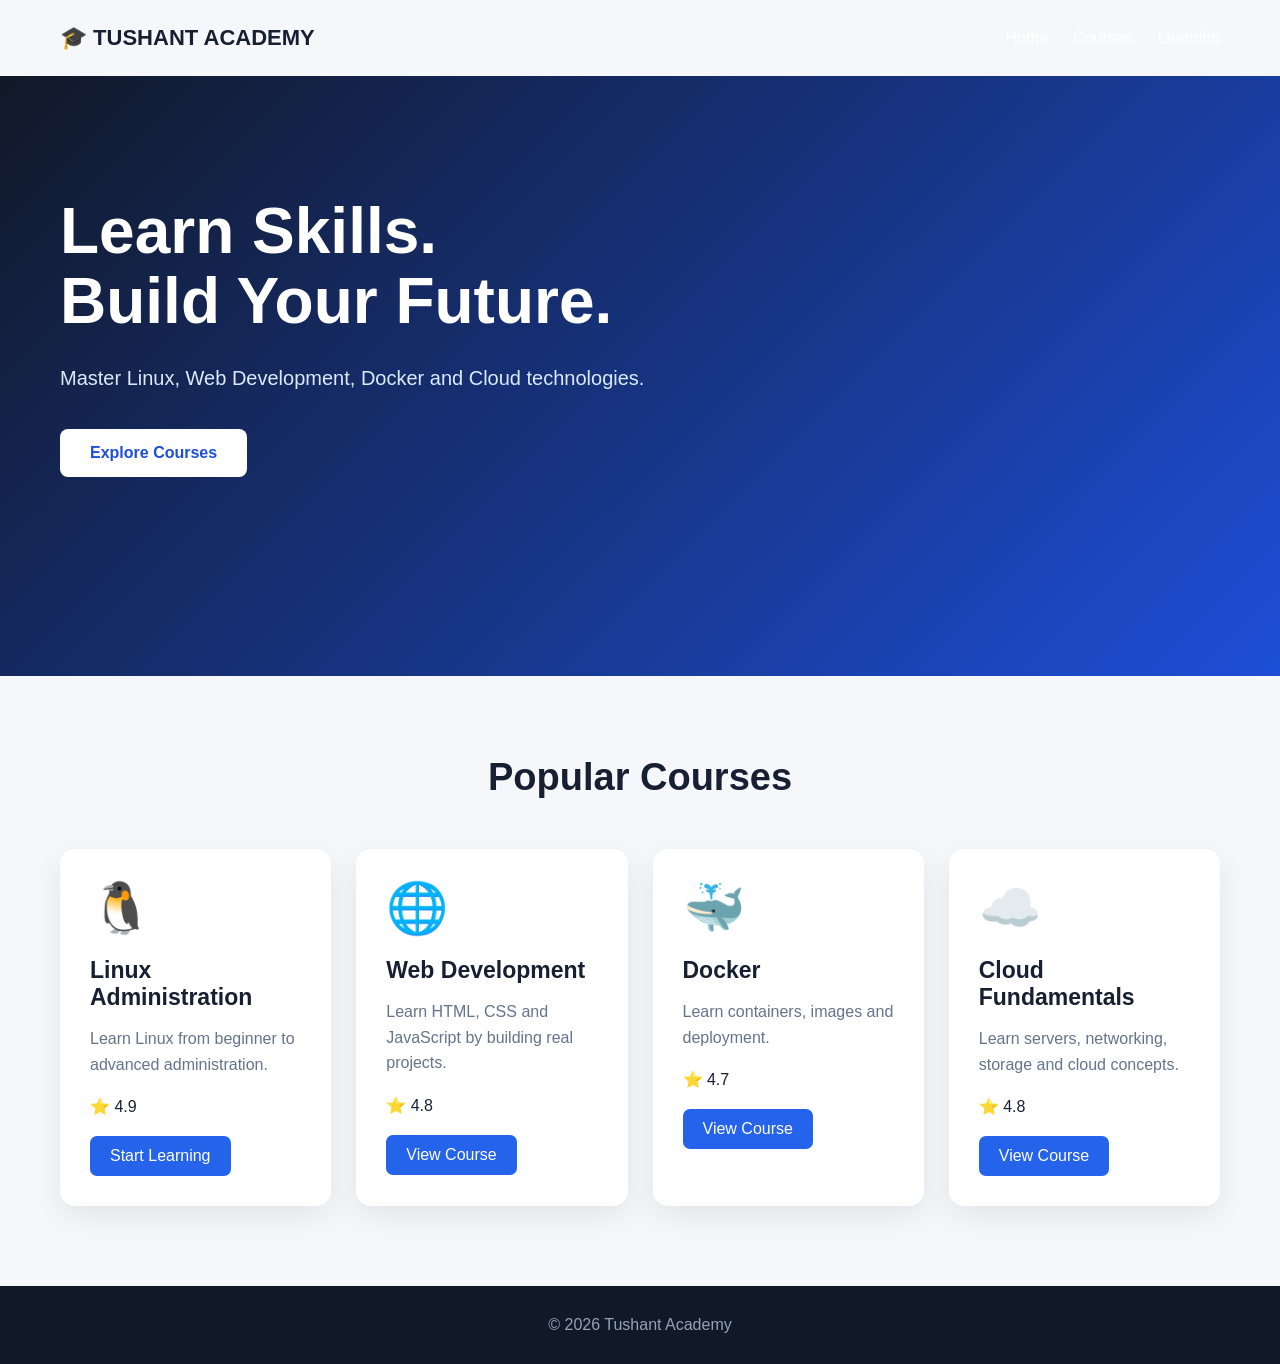
==== commit c7fefe6e: "Update index.html" ====
--- a/index.html
+++ b/index.html
@@ -1,54 +1,38 @@
 <!DOCTYPE html>
 <html lang="en">
-
 <head>
     <meta charset="UTF-8">
     <meta name="viewport" content="width=device-width, initial-scale=1.0">
-
     <title>Tushant Academy</title>
-
     <link rel="stylesheet" href="style.css">
 </head>
 
 <body>
 
-<header class="hero">
+<nav>
+    <div class="logo">🎓 TUSHANT ACADEMY</div>
 
-    <nav>
+    <div class="nav-links">
+        <a href="index.html">Home</a>
+        <a href="courses.html">Courses</a>
+        <a href="course.html">Learning</a>
+    </div>
+</nav>
 
-        <div class="logo">
-            🎓 TUSHANT ACADEMY
-        </div>
-
-        <div class="nav-links">
-            <a href="index.html">Home</a>
-            <a href="courses.html">Courses</a>
-            <a href="courses.html">Login</a>
-            <a href="courses.html">Sign Up</a>
-        </div>
-
-    </nav>
-
+<section class="hero">
     <div class="hero-content">
-
-        <h1>
-            Learn Skills.<br>
-            Build Your Future.
-        </h1>
+        <h1>Learn Skills.<br>Build Your Future.</h1>
 
         <p>
-            Learn Linux, Web Development,
+            Master Linux, Web Development,
             Docker and Cloud technologies.
         </p>
 
         <a href="courses.html" class="hero-button">
             Explore Courses
         </a>
-
     </div>
-
-</header>
-
+</section>
 
 <section class="popular">
 
@@ -57,97 +41,67 @@
     <div class="course-grid">
 
         <div class="course-card">
-
             <div class="course-icon">🐧</div>
-
             <h3>Linux Administration</h3>
-
             <p>
-                Learn Linux commands,
-                users, permissions and
-                system administration.
+                Learn Linux from beginner
+                to advanced administration.
             </p>
-
             <div class="rating">⭐ 4.9</div>
 
-            <a href="courses.html" class="course-button">
-                View Course
+            <a href="course.html" class="course-button">
+                Start Learning
             </a>
-
         </div>
 
-
         <div class="course-card">
-
             <div class="course-icon">🌐</div>
-
             <h3>Web Development</h3>
-
             <p>
-                Learn HTML, CSS and
-                JavaScript by building
-                real projects.
+                Learn HTML, CSS and JavaScript
+                by building real projects.
             </p>
-
             <div class="rating">⭐ 4.8</div>
 
             <a href="courses.html" class="course-button">
                 View Course
             </a>
-
         </div>
 
-
         <div class="course-card">
-
             <div class="course-icon">🐳</div>
-
             <h3>Docker</h3>
-
             <p>
-                Learn containers,
-                images and deployment.
+                Learn containers, images
+                and deployment.
             </p>
-
             <div class="rating">⭐ 4.7</div>
 
             <a href="courses.html" class="course-button">
                 View Course
             </a>
-
         </div>
 
-
         <div class="course-card">
-
             <div class="course-icon">☁️</div>
-
             <h3>Cloud Fundamentals</h3>
-
             <p>
                 Learn servers, networking,
                 storage and cloud concepts.
             </p>
-
             <div class="rating">⭐ 4.8</div>
 
             <a href="courses.html" class="course-button">
                 View Course
             </a>
-
         </div>
 
     </div>
-
 </section>
 
-
 <footer>
-
     <p>© 2026 Tushant Academy</p>
-
 </footer>
 
 </body>
-
 </html>
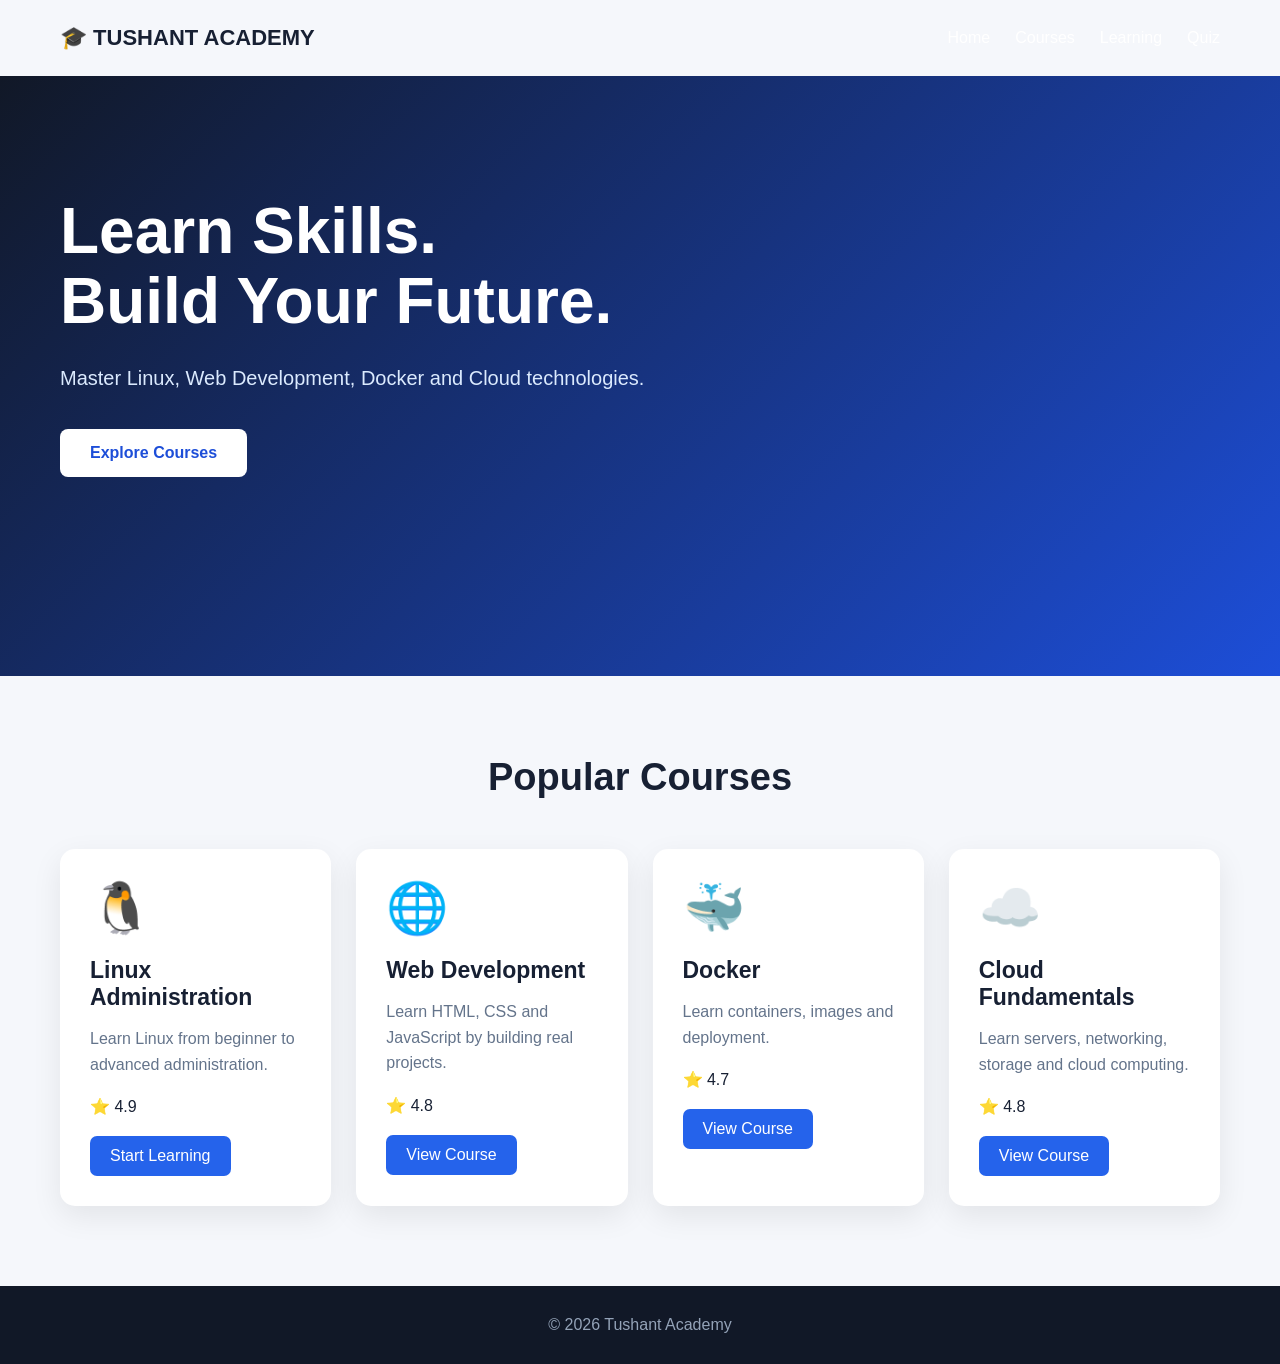
==== commit 3b993019: "Update index.html" ====
--- a/index.html
+++ b/index.html
@@ -1,10 +1,10 @@
 <!DOCTYPE html>
 <html lang="en">
 <head>
-    <meta charset="UTF-8">
-    <meta name="viewport" content="width=device-width, initial-scale=1.0">
-    <title>Tushant Academy</title>
-    <link rel="stylesheet" href="style.css">
+<meta charset="UTF-8">
+<meta name="viewport" content="width=device-width, initial-scale=1.0">
+<title>Tushant Academy</title>
+<link rel="stylesheet" href="style.css">
 </head>
 
 <body>
@@ -16,12 +16,18 @@
         <a href="index.html">Home</a>
         <a href="courses.html">Courses</a>
         <a href="course.html">Learning</a>
+        <a href="quiz.html">Quiz</a>
     </div>
 </nav>
 
 <section class="hero">
+
     <div class="hero-content">
-        <h1>Learn Skills.<br>Build Your Future.</h1>
+
+        <h1>
+            Learn Skills.<br>
+            Build Your Future.
+        </h1>
 
         <p>
             Master Linux, Web Development,
@@ -31,7 +37,9 @@
         <a href="courses.html" class="hero-button">
             Explore Courses
         </a>
+
     </div>
+
 </section>
 
 <section class="popular">
@@ -41,62 +49,86 @@
     <div class="course-grid">
 
         <div class="course-card">
+
             <div class="course-icon">🐧</div>
+
             <h3>Linux Administration</h3>
+
             <p>
                 Learn Linux from beginner
                 to advanced administration.
             </p>
+
             <div class="rating">⭐ 4.9</div>
 
             <a href="course.html" class="course-button">
                 Start Learning
             </a>
+
         </div>
 
+
         <div class="course-card">
+
             <div class="course-icon">🌐</div>
+
             <h3>Web Development</h3>
+
             <p>
                 Learn HTML, CSS and JavaScript
                 by building real projects.
             </p>
+
             <div class="rating">⭐ 4.8</div>
 
             <a href="courses.html" class="course-button">
                 View Course
             </a>
+
         </div>
 
+
         <div class="course-card">
+
             <div class="course-icon">🐳</div>
+
             <h3>Docker</h3>
+
             <p>
                 Learn containers, images
                 and deployment.
             </p>
+
             <div class="rating">⭐ 4.7</div>
 
             <a href="courses.html" class="course-button">
                 View Course
             </a>
+
         </div>
 
+
         <div class="course-card">
+
             <div class="course-icon">☁️</div>
+
             <h3>Cloud Fundamentals</h3>
+
             <p>
                 Learn servers, networking,
-                storage and cloud concepts.
+                storage and cloud computing.
             </p>
+
             <div class="rating">⭐ 4.8</div>
 
             <a href="courses.html" class="course-button">
                 View Course
             </a>
+
         </div>
 
     </div>
+
 </section>
 
 <footer>
--- a/style.css
+++ b/style.css
@@ -176,3 +176,159 @@
     }
 
 }
+.courses-page,
+.learning-page {
+    max-width: 1200px;
+    margin: auto;
+    padding: 60px 20px;
+}
+
+.courses-page h1 {
+    font-size: 45px;
+    margin-bottom: 10px;
+}
+
+.subtitle {
+    color: #64748b;
+    margin-bottom: 40px;
+}
+
+.course-meta {
+    color: #64748b;
+    margin: 15px 0;
+}
+
+.course-header {
+    background: #111827;
+    color: white;
+    padding: 45px;
+    border-radius: 16px;
+    margin-bottom: 30px;
+}
+
+.course-header h1 {
+    font-size: 40px;
+    margin: 15px 0;
+}
+
+.course-info {
+    display: flex;
+    gap: 25px;
+    margin-top: 20px;
+    flex-wrap: wrap;
+}
+
+.learning-layout {
+    display: grid;
+    grid-template-columns: 300px 1fr;
+    gap: 25px;
+}
+
+.lesson-sidebar,
+.lesson-content {
+    background: white;
+    padding: 25px;
+    border-radius: 15px;
+    box-shadow: 0 10px 30px rgba(0,0,0,.08);
+}
+
+.lesson-sidebar h2 {
+    margin-bottom: 20px;
+}
+
+.lesson {
+    padding: 14px;
+    margin: 7px 0;
+    border-radius: 8px;
+    cursor: pointer;
+}
+
+.lesson:hover {
+    background: #eff6ff;
+}
+
+.lesson.active {
+    background: #2563eb;
+    color: white;
+}
+
+.video-box {
+    height: 300px;
+    background: #111827;
+    color: white;
+    display: flex;
+    justify-content: center;
+    align-items: center;
+    font-size: 70px;
+    border-radius: 12px;
+    margin-bottom: 25px;
+}
+
+.lesson-content p {
+    color: #64748b;
+    line-height: 1.7;
+    margin: 20px 0;
+}
+
+.progress-container {
+    margin: 30px 0;
+}
+
+.progress-title {
+    display: flex;
+    justify-content: space-between;
+    margin-bottom: 8px;
+}
+
+.progress-track {
+    height: 12px;
+    background: #e2e8f0;
+    border-radius: 20px;
+    overflow: hidden;
+}
+
+.progress-fill {
+    height: 100%;
+    width: 0%;
+    background: #2563eb;
+    transition: .4s;
+}
+
+.lesson-actions {
+    display: flex;
+    justify-content: space-between;
+    gap: 10px;
+}
+
+.lesson-actions button {
+    padding: 12px 18px;
+    border: none;
+    border-radius: 8px;
+    cursor: pointer;
+}
+
+#completeBtn {
+    background: #16a34a;
+    color: white;
+}
+
+.next-btn {
+    background: #2563eb;
+    color: white;
+}
+
+.previous-btn {
+    background: #e2e8f0;
+}
+
+@media(max-width:800px) {
+
+    .learning-layout {
+        grid-template-columns: 1fr;
+    }
+
+    .lesson-actions {
+        flex-direction: column;
+    }
+
+}
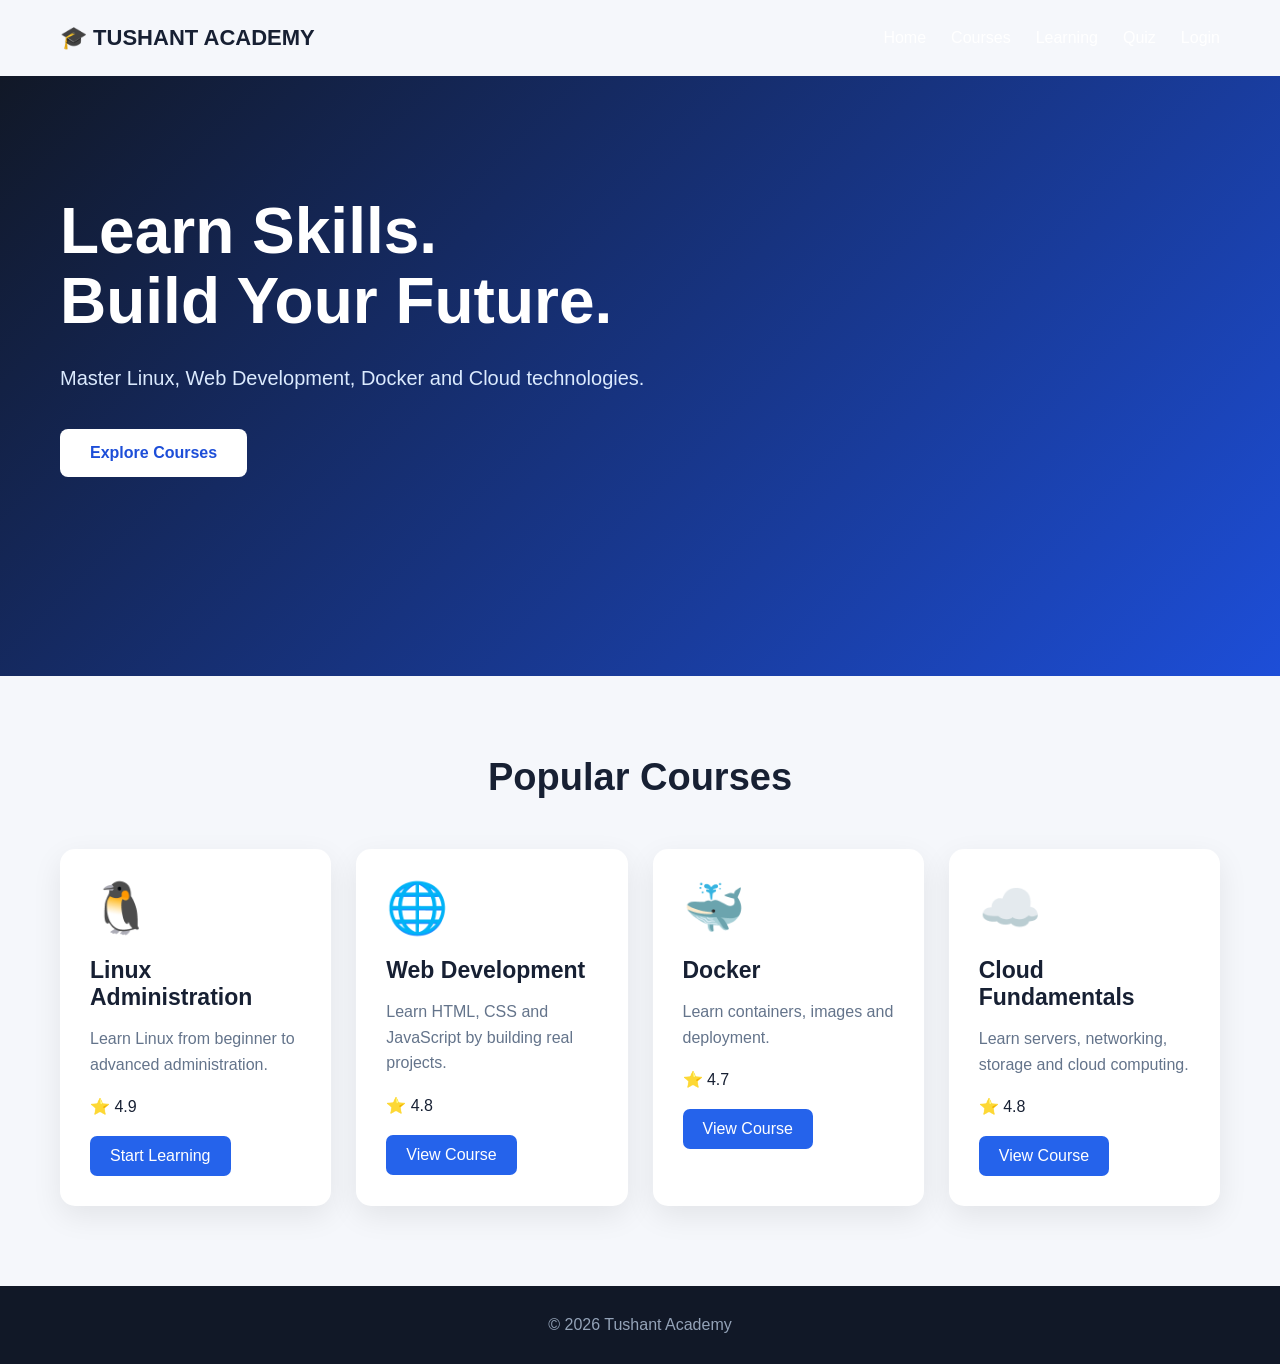
==== commit 9c325d42: "Update index.html" ====
--- a/index.html
+++ b/index.html
@@ -1,24 +1,39 @@
 <!DOCTYPE html>
 <html lang="en">
+
 <head>
-<meta charset="UTF-8">
-<meta name="viewport" content="width=device-width, initial-scale=1.0">
-<title>Tushant Academy</title>
-<link rel="stylesheet" href="style.css">
+    <meta charset="UTF-8">
+    <meta name="viewport" content="width=device-width, initial-scale=1.0">
+
+    <title>Tushant Academy</title>
+
+    <link rel="stylesheet" href="style.css">
 </head>
 
 <body>
 
 <nav>
-    <div class="logo">🎓 TUSHANT ACADEMY</div>
+
+    <div class="logo">
+        🎓 TUSHANT ACADEMY
+    </div>
 
     <div class="nav-links">
+
         <a href="index.html">Home</a>
+
         <a href="courses.html">Courses</a>
+
         <a href="course.html">Learning</a>
+
         <a href="quiz.html">Quiz</a>
-    </div>
+
+        <a href="login.html">Login</a>
+
+    </div>
+
 </nav>
+
 
 <section class="hero">
 
@@ -34,106 +49,163 @@
             Docker and Cloud technologies.
         </p>
 
-        <a href="courses.html" class="hero-button">
+        <a
+            href="courses.html"
+            class="hero-button">
+
             Explore Courses
+
         </a>
 
     </div>
 
 </section>
 
+
 <section class="popular">
 
-    <h2>Popular Courses</h2>
+    <h2>
+        Popular Courses
+    </h2>
+
 
     <div class="course-grid">
 
-        <div class="course-card">
-
-            <div class="course-icon">🐧</div>
-
-            <h3>Linux Administration</h3>
+
+        <div class="course-card">
+
+            <div class="course-icon">
+                🐧
+            </div>
+
+            <h3>
+                Linux Administration
+            </h3>
 
             <p>
                 Learn Linux from beginner
                 to advanced administration.
             </p>
 
-            <div class="rating">⭐ 4.9</div>
-
-            <a href="course.html" class="course-button">
+            <div class="rating">
+                ⭐ 4.9
+            </div>
+
+            <a
+                href="course.html"
+                class="course-button">
+
                 Start Learning
-            </a>
-
-        </div>
-
-
-        <div class="course-card">
-
-            <div class="course-icon">🌐</div>
-
-            <h3>Web Development</h3>
+
+            </a>
+
+        </div>
+
+
+        <div class="course-card">
+
+            <div class="course-icon">
+                🌐
+            </div>
+
+            <h3>
+                Web Development
+            </h3>
 
             <p>
                 Learn HTML, CSS and JavaScript
                 by building real projects.
             </p>
 
-            <div class="rating">⭐ 4.8</div>
-
-            <a href="courses.html" class="course-button">
+            <div class="rating">
+                ⭐ 4.8
+            </div>
+
+            <a
+                href="courses.html"
+                class="course-button">
+
                 View Course
-            </a>
-
-        </div>
-
-
-        <div class="course-card">
-
-            <div class="course-icon">🐳</div>
-
-            <h3>Docker</h3>
+
+            </a>
+
+        </div>
+
+
+        <div class="course-card">
+
+            <div class="course-icon">
+                🐳
+            </div>
+
+            <h3>
+                Docker
+            </h3>
 
             <p>
                 Learn containers, images
                 and deployment.
             </p>
 
-            <div class="rating">⭐ 4.7</div>
-
-            <a href="courses.html" class="course-button">
+            <div class="rating">
+                ⭐ 4.7
+            </div>
+
+            <a
+                href="courses.html"
+                class="course-button">
+
                 View Course
-            </a>
-
-        </div>
-
-
-        <div class="course-card">
-
-            <div class="course-icon">☁️</div>
-
-            <h3>Cloud Fundamentals</h3>
+
+            </a>
+
+        </div>
+
+
+        <div class="course-card">
+
+            <div class="course-icon">
+                ☁️
+            </div>
+
+            <h3>
+                Cloud Fundamentals
+            </h3>
 
             <p>
                 Learn servers, networking,
                 storage and cloud computing.
             </p>
 
-            <div class="rating">⭐ 4.8</div>
-
-            <a href="courses.html" class="course-button">
+            <div class="rating">
+                ⭐ 4.8
+            </div>
+
+            <a
+                href="courses.html"
+                class="course-button">
+
                 View Course
-            </a>
-
-        </div>
+
+            </a>
+
+        </div>
+
 
     </div>
 
 </section>
 
+
 <footer>
-    <p>© 2026 Tushant Academy</p>
+
+    <p>
+        © 2026 Tushant Academy
+    </p>
+
 </footer>
 
+
 </body>
+
 </html>
--- a/style.css
+++ b/style.css
@@ -332,3 +332,2103 @@
     }
 
 }
+.courses-page,
+.learning-page,
+.quiz-page {
+
+    max-width: 1200px;
+
+    margin: auto;
+
+    padding: 60px 20px;
+
+}
+
+
+.courses-page h1 {
+
+    font-size: 45px;
+
+    margin-bottom: 10px;
+
+}
+
+
+.subtitle {
+
+    color: #64748b;
+
+    margin-bottom: 40px;
+
+}
+
+
+.course-meta {
+
+    color: #64748b;
+
+    margin: 15px 0;
+
+}
+
+
+.course-header {
+
+    background: #111827;
+
+    color: white;
+
+    padding: 45px;
+
+    border-radius: 16px;
+
+    margin-bottom: 30px;
+
+}
+
+
+.course-header h1 {
+
+    font-size: 40px;
+
+    margin: 15px 0;
+
+}
+
+
+.course-info {
+
+    display: flex;
+
+    gap: 25px;
+
+    margin-top: 20px;
+
+    flex-wrap: wrap;
+
+}
+
+
+.learning-layout {
+
+    display: grid;
+
+    grid-template-columns: 300px 1fr;
+
+    gap: 25px;
+
+}
+
+
+.lesson-sidebar,
+.lesson-content,
+.quiz-card {
+
+    background: white;
+
+    padding: 25px;
+
+    border-radius: 15px;
+
+    box-shadow:
+    0 10px 30px rgba(0,0,0,.08);
+
+}
+
+
+.lesson {
+
+    padding: 14px;
+
+    margin: 7px 0;
+
+    border-radius: 8px;
+
+    cursor: pointer;
+
+}
+
+
+.lesson:hover {
+
+    background: #eff6ff;
+
+}
+
+
+.lesson.active {
+
+    background: #2563eb;
+
+    color: white;
+
+}
+
+
+.video-box {
+
+    height: 300px;
+
+    background: #111827;
+
+    color: white;
+
+    display: flex;
+
+    justify-content: center;
+
+    align-items: center;
+
+    font-size: 70px;
+
+    border-radius: 12px;
+
+    margin-bottom: 25px;
+
+}
+
+
+.lesson-content p {
+
+    color: #64748b;
+
+    line-height: 1.7;
+
+    margin: 20px 0;
+
+}
+
+
+.progress-container {
+
+    margin: 30px 0;
+
+}
+
+
+.progress-title {
+
+    display: flex;
+
+    justify-content: space-between;
+
+}
+
+
+.progress-track {
+
+    height: 12px;
+
+    background: #e2e8f0;
+
+    border-radius: 20px;
+
+    overflow: hidden;
+
+}
+
+
+.progress-fill {
+
+    height: 100%;
+
+    width: 0%;
+
+    background: #2563eb;
+
+    transition: .4s;
+
+}
+
+
+.lesson-actions {
+
+    display: flex;
+
+    justify-content: space-between;
+
+    gap: 10px;
+
+}
+
+
+.lesson-actions button {
+
+    padding: 12px 18px;
+
+    border: none;
+
+    border-radius: 8px;
+
+    cursor: pointer;
+
+}
+
+
+#completeBtn {
+
+    background: #16a34a;
+
+    color: white;
+
+}
+
+
+.next-btn {
+
+    background: #2563eb;
+
+    color: white;
+
+    padding: 12px 20px;
+
+    border: none;
+
+    border-radius: 8px;
+
+    cursor: pointer;
+
+}
+
+
+.previous-btn {
+
+    background: #e2e8f0;
+
+}
+
+
+.quiz-page {
+
+    max-width: 850px;
+
+}
+
+
+.quiz-card {
+
+    padding: 40px;
+
+}
+
+
+.quiz-card h1 {
+
+    font-size: 38px;
+
+}
+
+
+.quiz-progress {
+
+    height: 10px;
+
+    background: #e2e8f0;
+
+    border-radius: 20px;
+
+    overflow: hidden;
+
+}
+
+
+#quizProgress {
+
+    height: 100%;
+
+    width: 10%;
+
+    background: #2563eb;
+
+    transition: .3s;
+
+}
+
+
+.quiz-option {
+
+    display: block;
+
+    width: 100%;
+
+    padding: 16px;
+
+    margin: 12px 0;
+
+    border: 2px solid #e2e8f0;
+
+    background: white;
+
+    border-radius: 10px;
+
+    text-align: left;
+
+    cursor: pointer;
+
+    font-size: 16px;
+
+}
+
+
+.quiz-option:hover {
+
+    border-color: #2563eb;
+
+}
+
+
+.quiz-option.correct {
+
+    background: #dcfce7;
+
+    border-color: #16a34a;
+
+}
+
+
+.quiz-option.wrong {
+
+    background: #fee2e2;
+
+    border-color: #dc2626;
+
+}
+
+
+.final-score {
+
+    font-size: 60px;
+
+    font-weight: bold;
+
+    margin: 25px 0;
+
+}
+
+
+@media(max-width:800px) {
+
+    .learning-layout {
+
+        grid-template-columns: 1fr;
+
+    }
+
+    .lesson-actions {
+
+        flex-direction: column;
+
+    }
+
+.courses-page,
+.learning-page,
+.quiz-page {
+
+    max-width: 1200px;
+
+    margin: auto;
+
+    padding: 60px 20px;
+
+}
+
+
+.courses-page h1 {
+
+    font-size: 45px;
+
+    margin-bottom: 10px;
+
+}
+
+
+.subtitle {
+
+    color: #64748b;
+
+    margin-bottom: 40px;
+
+}
+
+
+.course-meta {
+
+    color: #64748b;
+
+    margin: 15px 0;
+
+}
+
+
+.course-header {
+
+    background: #111827;
+
+    color: white;
+
+    padding: 45px;
+
+    border-radius: 16px;
+
+    margin-bottom: 30px;
+
+}
+
+
+.course-header h1 {
+
+    font-size: 40px;
+
+    margin: 15px 0;
+
+}
+
+
+.course-info {
+
+    display: flex;
+
+    gap: 25px;
+
+    margin-top: 20px;
+
+    flex-wrap: wrap;
+
+}
+
+
+.learning-layout {
+
+    display: grid;
+
+    grid-template-columns: 300px 1fr;
+
+    gap: 25px;
+
+}
+
+
+.lesson-sidebar,
+.lesson-content,
+.quiz-card {
+
+    background: white;
+
+    padding: 25px;
+
+    border-radius: 15px;
+
+    box-shadow:
+    0 10px 30px rgba(0,0,0,.08);
+
+}
+
+
+.lesson {
+
+    padding: 14px;
+
+    margin: 7px 0;
+
+    border-radius: 8px;
+
+    cursor: pointer;
+
+}
+
+
+.lesson:hover {
+
+    background: #eff6ff;
+
+}
+
+
+.lesson.active {
+
+    background: #2563eb;
+
+    color: white;
+
+}
+
+
+.video-box {
+
+    height: 300px;
+
+    background: #111827;
+
+    color: white;
+
+    display: flex;
+
+    justify-content: center;
+
+    align-items: center;
+
+    font-size: 70px;
+
+    border-radius: 12px;
+
+    margin-bottom: 25px;
+
+}
+
+
+.lesson-content p {
+
+    color: #64748b;
+
+    line-height: 1.7;
+
+    margin: 20px 0;
+
+}
+
+
+.progress-container {
+
+    margin: 30px 0;
+
+}
+
+
+.progress-title {
+
+    display: flex;
+
+    justify-content: space-between;
+
+}
+
+
+.progress-track {
+
+    height: 12px;
+
+    background: #e2e8f0;
+
+    border-radius: 20px;
+
+    overflow: hidden;
+
+}
+
+
+.progress-fill {
+
+    height: 100%;
+
+    width: 0%;
+
+    background: #2563eb;
+
+    transition: .4s;
+
+}
+
+
+.lesson-actions {
+
+    display: flex;
+
+    justify-content: space-between;
+
+    gap: 10px;
+
+}
+
+
+.lesson-actions button {
+
+    padding: 12px 18px;
+
+    border: none;
+
+    border-radius: 8px;
+
+    cursor: pointer;
+
+}
+
+
+#completeBtn {
+
+    background: #16a34a;
+
+    color: white;
+
+}
+
+
+.next-btn {
+
+    background: #2563eb;
+
+    color: white;
+
+    padding: 12px 20px;
+
+    border: none;
+
+    border-radius: 8px;
+
+    cursor: pointer;
+
+}
+
+
+.previous-btn {
+
+    background: #e2e8f0;
+
+}
+
+
+.quiz-page {
+
+    max-width: 850px;
+
+}
+
+
+.quiz-card {
+
+    padding: 40px;
+
+}
+
+
+.quiz-card h1 {
+
+    font-size: 38px;
+
+}
+
+
+.quiz-progress {
+
+    height: 10px;
+
+    background: #e2e8f0;
+
+    border-radius: 20px;
+
+    overflow: hidden;
+
+}
+
+
+#quizProgress {
+
+    height: 100%;
+
+    width: 10%;
+
+    background: #2563eb;
+
+    transition: .3s;
+
+}
+
+
+.quiz-option {
+
+    display: block;
+
+    width: 100%;
+
+    padding: 16px;
+
+    margin: 12px 0;
+
+    border: 2px solid #e2e8f0;
+
+    background: white;
+
+    border-radius: 10px;
+
+    text-align: left;
+
+    cursor: pointer;
+
+    font-size: 16px;
+
+}
+
+
+.quiz-option:hover {
+
+    border-color: #2563eb;
+
+}
+
+
+.quiz-option.correct {
+
+    background: #dcfce7;
+
+    border-color: #16a34a;
+
+}
+
+
+.quiz-option.wrong {
+
+    background: #fee2e2;
+
+    border-color: #dc2626;
+
+}
+
+
+.final-score {
+
+    font-size: 60px;
+
+    font-weight: bold;
+
+    margin: 25px 0;
+
+}
+
+
+@media(max-width:800px) {
+
+    .learning-layout {
+
+        grid-template-columns: 1fr;
+
+    }
+
+    .lesson-actions {
+
+        flex-direction: column;
+
+    }
+
+.courses-page,
+.learning-page,
+.quiz-page {
+
+    max-width: 1200px;
+
+    margin: auto;
+
+    padding: 60px 20px;
+
+}
+
+
+.courses-page h1 {
+
+    font-size: 45px;
+
+    margin-bottom: 10px;
+
+}
+
+
+.subtitle {
+
+    color: #64748b;
+
+    margin-bottom: 40px;
+
+}
+
+
+.course-meta {
+
+    color: #64748b;
+
+    margin: 15px 0;
+
+}
+
+
+.course-header {
+
+    background: #111827;
+
+    color: white;
+
+    padding: 45px;
+
+    border-radius: 16px;
+
+    margin-bottom: 30px;
+
+}
+
+
+.course-header h1 {
+
+    font-size: 40px;
+
+    margin: 15px 0;
+
+}
+
+
+.course-info {
+
+    display: flex;
+
+    gap: 25px;
+
+    margin-top: 20px;
+
+    flex-wrap: wrap;
+
+}
+
+
+.learning-layout {
+
+    display: grid;
+
+    grid-template-columns: 300px 1fr;
+
+    gap: 25px;
+
+}
+
+
+.lesson-sidebar,
+.lesson-content,
+.quiz-card {
+
+    background: white;
+
+    padding: 25px;
+
+    border-radius: 15px;
+
+    box-shadow:
+    0 10px 30px rgba(0,0,0,.08);
+
+}
+
+
+.lesson {
+
+    padding: 14px;
+
+    margin: 7px 0;
+
+    border-radius: 8px;
+
+    cursor: pointer;
+
+}
+
+
+.lesson:hover {
+
+    background: #eff6ff;
+
+}
+
+
+.lesson.active {
+
+    background: #2563eb;
+
+    color: white;
+
+}
+
+
+.video-box {
+
+    height: 300px;
+
+    background: #111827;
+
+    color: white;
+
+    display: flex;
+
+    justify-content: center;
+
+    align-items: center;
+
+    font-size: 70px;
+
+    border-radius: 12px;
+
+    margin-bottom: 25px;
+
+}
+
+
+.lesson-content p {
+
+    color: #64748b;
+
+    line-height: 1.7;
+
+    margin: 20px 0;
+
+}
+
+
+.progress-container {
+
+    margin: 30px 0;
+
+}
+
+
+.progress-title {
+
+    display: flex;
+
+    justify-content: space-between;
+
+}
+
+
+.progress-track {
+
+    height: 12px;
+
+    background: #e2e8f0;
+
+    border-radius: 20px;
+
+    overflow: hidden;
+
+}
+
+
+.progress-fill {
+
+    height: 100%;
+
+    width: 0%;
+
+    background: #2563eb;
+
+    transition: .4s;
+
+}
+
+
+.lesson-actions {
+
+    display: flex;
+
+    justify-content: space-between;
+
+    gap: 10px;
+
+}
+
+
+.lesson-actions button {
+
+    padding: 12px 18px;
+
+    border: none;
+
+    border-radius: 8px;
+
+    cursor: pointer;
+
+}
+
+
+#completeBtn {
+
+    background: #16a34a;
+
+    color: white;
+
+}
+
+
+.next-btn {
+
+    background: #2563eb;
+
+    color: white;
+
+    padding: 12px 20px;
+
+    border: none;
+
+    border-radius: 8px;
+
+    cursor: pointer;
+
+}
+
+
+.previous-btn {
+
+    background: #e2e8f0;
+
+}
+
+
+.quiz-page {
+
+    max-width: 850px;
+
+}
+
+
+.quiz-card {
+
+    padding: 40px;
+
+}
+
+
+.quiz-card h1 {
+
+    font-size: 38px;
+
+}
+
+
+.quiz-progress {
+
+    height: 10px;
+
+    background: #e2e8f0;
+
+    border-radius: 20px;
+
+    overflow: hidden;
+
+}
+
+
+#quizProgress {
+
+    height: 100%;
+
+    width: 10%;
+
+    background: #2563eb;
+
+    transition: .3s;
+
+}
+
+
+.quiz-option {
+
+    display: block;
+
+    width: 100%;
+
+    padding: 16px;
+
+    margin: 12px 0;
+
+    border: 2px solid #e2e8f0;
+
+    background: white;
+
+    border-radius: 10px;
+
+    text-align: left;
+
+    cursor: pointer;
+
+    font-size: 16px;
+
+}
+
+
+.quiz-option:hover {
+
+    border-color: #2563eb;
+
+}
+
+
+.quiz-option.correct {
+
+    background: #dcfce7;
+
+    border-color: #16a34a;
+
+}
+
+
+.quiz-option.wrong {
+
+    background: #fee2e2;
+
+    border-color: #dc2626;
+
+}
+
+
+.final-score {
+
+    font-size: 60px;
+
+    font-weight: bold;
+
+    margin: 25px 0;
+
+}
+
+
+@media(max-width:800px) {
+
+    .learning-layout {
+
+        grid-template-columns: 1fr;
+
+    }
+
+    .lesson-actions {
+
+        flex-direction: column;
+
+    }
+.courses-page,
+.learning-page,
+.quiz-page {
+
+    max-width: 1200px;
+
+    margin: auto;
+
+    padding: 60px 20px;
+
+}
+
+
+.courses-page h1 {
+
+    font-size: 45px;
+
+    margin-bottom: 10px;
+
+}
+
+
+.subtitle {
+
+    color: #64748b;
+
+    margin-bottom: 40px;
+
+}
+
+
+.course-meta {
+
+    color: #64748b;
+
+    margin: 15px 0;
+
+}
+
+
+.course-header {
+
+    background: #111827;
+
+    color: white;
+
+    padding: 45px;
+
+    border-radius: 16px;
+
+    margin-bottom: 30px;
+
+}
+
+
+.course-header h1 {
+
+    font-size: 40px;
+
+    margin: 15px 0;
+
+}
+
+
+.course-info {
+
+    display: flex;
+
+    gap: 25px;
+
+    margin-top: 20px;
+
+    flex-wrap: wrap;
+
+}
+
+
+.learning-layout {
+
+    display: grid;
+
+    grid-template-columns: 300px 1fr;
+
+    gap: 25px;
+
+}
+
+
+.lesson-sidebar,
+.lesson-content,
+.quiz-card {
+
+    background: white;
+
+    padding: 25px;
+
+    border-radius: 15px;
+
+    box-shadow:
+    0 10px 30px rgba(0,0,0,.08);
+
+}
+
+
+.lesson {
+
+    padding: 14px;
+
+    margin: 7px 0;
+
+    border-radius: 8px;
+
+    cursor: pointer;
+
+}
+
+
+.lesson:hover {
+
+    background: #eff6ff;
+
+}
+
+
+.lesson.active {
+
+    background: #2563eb;
+
+    color: white;
+
+}
+
+
+.video-box {
+
+    height: 300px;
+
+    background: #111827;
+
+    color: white;
+
+    display: flex;
+
+    justify-content: center;
+
+    align-items: center;
+
+    font-size: 70px;
+
+    border-radius: 12px;
+
+    margin-bottom: 25px;
+
+}
+
+
+.lesson-content p {
+
+    color: #64748b;
+
+    line-height: 1.7;
+
+    margin: 20px 0;
+
+}
+
+
+.progress-container {
+
+    margin: 30px 0;
+
+}
+
+
+.progress-title {
+
+    display: flex;
+
+    justify-content: space-between;
+
+}
+
+
+.progress-track {
+
+    height: 12px;
+
+    background: #e2e8f0;
+
+    border-radius: 20px;
+
+    overflow: hidden;
+
+}
+
+
+.progress-fill {
+
+    height: 100%;
+
+    width: 0%;
+
+    background: #2563eb;
+
+    transition: .4s;
+
+}
+
+
+.lesson-actions {
+
+    display: flex;
+
+    justify-content: space-between;
+
+    gap: 10px;
+
+}
+
+
+.lesson-actions button {
+
+    padding: 12px 18px;
+
+    border: none;
+
+    border-radius: 8px;
+
+    cursor: pointer;
+
+}
+
+
+#completeBtn {
+
+    background: #16a34a;
+
+    color: white;
+
+}
+
+
+.next-btn {
+
+    background: #2563eb;
+
+    color: white;
+
+    padding: 12px 20px;
+
+    border: none;
+
+    border-radius: 8px;
+
+    cursor: pointer;
+
+}
+
+
+.previous-btn {
+
+    background: #e2e8f0;
+
+}
+
+
+.quiz-page {
+
+    max-width: 850px;
+
+}
+
+
+.quiz-card {
+
+    padding: 40px;
+
+}
+
+
+.quiz-card h1 {
+
+    font-size: 38px;
+
+}
+
+
+.quiz-progress {
+
+    height: 10px;
+
+    background: #e2e8f0;
+
+    border-radius: 20px;
+
+    overflow: hidden;
+
+}
+
+
+#quizProgress {
+
+    height: 100%;
+
+    width: 10%;
+
+    background: #2563eb;
+
+    transition: .3s;
+
+}
+
+
+.quiz-option {
+
+    display: block;
+
+    width: 100%;
+
+    padding: 16px;
+
+    margin: 12px 0;
+
+    border: 2px solid #e2e8f0;
+
+    background: white;
+
+    border-radius: 10px;
+
+    text-align: left;
+
+    cursor: pointer;
+
+    font-size: 16px;
+
+}
+
+
+.quiz-option:hover {
+
+    border-color: #2563eb;
+
+}
+
+
+.quiz-option.correct {
+
+    background: #dcfce7;
+
+    border-color: #16a34a;
+
+}
+
+
+.quiz-option.wrong {
+
+    background: #fee2e2;
+
+    border-color: #dc2626;
+
+}
+
+
+.final-score {
+
+    font-size: 60px;
+
+    font-weight: bold;
+
+    margin: 25px 0;
+
+}
+
+
+@media(max-width:800px) {
+
+    .learning-layout {
+
+        grid-template-columns: 1fr;
+
+    }
+
+    .lesson-actions {
+
+        flex-direction: column;
+
+    }.courses-page,
+.learning-page,
+.quiz-page {
+
+    max-width: 1200px;
+
+    margin: auto;
+
+    padding: 60px 20px;
+
+}
+
+
+.courses-page h1 {
+
+    font-size: 45px;
+
+    margin-bottom: 10px;
+
+}
+
+
+.subtitle {
+
+    color: #64748b;
+
+    margin-bottom: 40px;
+
+}
+
+
+.course-meta {
+
+    color: #64748b;
+
+    margin: 15px 0;
+
+}
+
+
+.course-header {
+
+    background: #111827;
+
+    color: white;
+
+    padding: 45px;
+
+    border-radius: 16px;
+
+    margin-bottom: 30px;
+
+}
+
+
+.course-header h1 {
+
+    font-size: 40px;
+
+    margin: 15px 0;
+
+}
+
+
+.course-info {
+
+    display: flex;
+
+    gap: 25px;
+
+    margin-top: 20px;
+
+    flex-wrap: wrap;
+
+}
+
+
+.learning-layout {
+
+    display: grid;
+
+    grid-template-columns: 300px 1fr;
+
+    gap: 25px;
+
+}
+
+
+.lesson-sidebar,
+.lesson-content,
+.quiz-card {
+
+    background: white;
+
+    padding: 25px;
+
+    border-radius: 15px;
+
+    box-shadow:
+    0 10px 30px rgba(0,0,0,.08);
+
+}
+
+
+.lesson {
+
+    padding: 14px;
+
+    margin: 7px 0;
+
+    border-radius: 8px;
+
+    cursor: pointer;
+
+}
+
+
+.lesson:hover {
+
+    background: #eff6ff;
+
+}
+
+
+.lesson.active {
+
+    background: #2563eb;
+
+    color: white;
+
+}
+
+
+.video-box {
+
+    height: 300px;
+
+    background: #111827;
+
+    color: white;
+
+    display: flex;
+
+    justify-content: center;
+
+    align-items: center;
+
+    font-size: 70px;
+
+    border-radius: 12px;
+
+    margin-bottom: 25px;
+
+}
+
+
+.lesson-content p {
+
+    color: #64748b;
+
+    line-height: 1.7;
+
+    margin: 20px 0;
+
+}
+
+
+.progress-container {
+
+    margin: 30px 0;
+
+}
+
+
+.progress-title {
+
+    display: flex;
+
+    justify-content: space-between;
+
+}
+
+
+.progress-track {
+
+    height: 12px;
+
+    background: #e2e8f0;
+
+    border-radius: 20px;
+
+    overflow: hidden;
+
+}
+
+
+.progress-fill {
+
+    height: 100%;
+
+    width: 0%;
+
+    background: #2563eb;
+
+    transition: .4s;
+
+}
+
+
+.lesson-actions {
+
+    display: flex;
+
+    justify-content: space-between;
+
+    gap: 10px;
+
+}
+
+
+.lesson-actions button {
+
+    padding: 12px 18px;
+
+    border: none;
+
+    border-radius: 8px;
+
+    cursor: pointer;
+
+}
+
+
+#completeBtn {
+
+    background: #16a34a;
+
+    color: white;
+
+}
+
+
+.next-btn {
+
+    background: #2563eb;
+
+    color: white;
+
+    padding: 12px 20px;
+
+    border: none;
+
+    border-radius: 8px;
+
+    cursor: pointer;
+
+}
+
+
+.previous-btn {
+
+    background: #e2e8f0;
+
+}
+
+
+.quiz-page {
+
+    max-width: 850px;
+
+}
+
+
+.quiz-card {
+
+    padding: 40px;
+
+}
+
+
+.quiz-card h1 {
+
+    font-size: 38px;
+
+}
+
+
+.quiz-progress {
+
+    height: 10px;
+
+    background: #e2e8f0;
+
+    border-radius: 20px;
+
+    overflow: hidden;
+
+}
+
+
+#quizProgress {
+
+    height: 100%;
+
+    width: 10%;
+
+    background: #2563eb;
+
+    transition: .3s;
+
+}
+
+
+.quiz-option {
+
+    display: block;
+
+    width: 100%;
+
+    padding: 16px;
+
+    margin: 12px 0;
+
+    border: 2px solid #e2e8f0;
+
+    background: white;
+
+    border-radius: 10px;
+
+    text-align: left;
+
+    cursor: pointer;
+
+    font-size: 16px;
+
+}
+
+
+.quiz-option:hover {
+
+    border-color: #2563eb;
+
+}
+
+
+.quiz-option.correct {
+
+    background: #dcfce7;
+
+    border-color: #16a34a;
+
+}
+
+
+.quiz-option.wrong {
+
+    background: #fee2e2;
+
+    border-color: #dc2626;
+
+}
+
+
+.final-score {
+
+    font-size: 60px;
+
+    font-weight: bold;
+
+    margin: 25px 0;
+
+}
+
+
+@media(max-width:800px) {
+
+    .learning-layout {
+
+        grid-template-columns: 1fr;
+
+    }
+
+    .lesson-actions {
+
+        flex-direction: column;
+
+    }
+
+}.auth-page {
+
+    min-height: 75vh;
+
+    display: flex;
+
+    justify-content: center;
+
+    align-items: center;
+
+    padding: 40px 20px;
+
+}
+
+
+.auth-card {
+
+    width: 100%;
+
+    max-width: 430px;
+
+    background: white;
+
+    padding: 40px;
+
+    border-radius: 18px;
+
+    box-shadow:
+    0 15px 40px rgba(0,0,0,.10);
+
+    text-align: center;
+
+}
+
+
+.auth-icon {
+
+    font-size: 50px;
+
+    margin-bottom: 10px;
+
+}
+
+
+.auth-card h1 {
+
+    font-size: 32px;
+
+    margin: 10px 0;
+
+}
+
+
+.auth-card > p {
+
+    color: #64748b;
+
+    margin-bottom: 25px;
+
+}
+
+
+.auth-card form {
+
+    text-align: left;
+
+}
+
+
+.auth-card label {
+
+    display: block;
+
+    margin: 15px 0 7px;
+
+    font-weight: bold;
+
+}
+
+
+.auth-card input {
+
+    width: 100%;
+
+    padding: 13px;
+
+    border: 1px solid #cbd5e1;
+
+    border-radius: 8px;
+
+    box-sizing: border-box;
+
+    font-size: 15px;
+
+}
+
+
+.auth-button {
+
+    width: 100%;
+
+    margin-top: 25px;
+
+    padding: 14px;
+
+    border: none;
+
+    border-radius: 8px;
+
+    background: #2563eb;
+
+    color: white;
+
+    font-size: 16px;
+
+    cursor: pointer;
+
+}
+
+
+.auth-button:hover {
+
+    opacity: .9;
+
+}
+
+
+.auth-message {
+
+    margin-top: 15px;
+
+    font-weight: bold;
+
+}
+
+
+.auth-divider {
+
+    margin: 25px 0;
+
+    color: #94a3b8;
+
+}
+
+
+.auth-link {
+
+    display: inline-block;
+
+    padding: 10px 20px;
+
+    border-radius: 8px;
+
+    background: #eff6ff;
+
+    color: #2563eb;
+
+    text-decoration: none;
+
+    font-weight: bold;
+
+}
+
